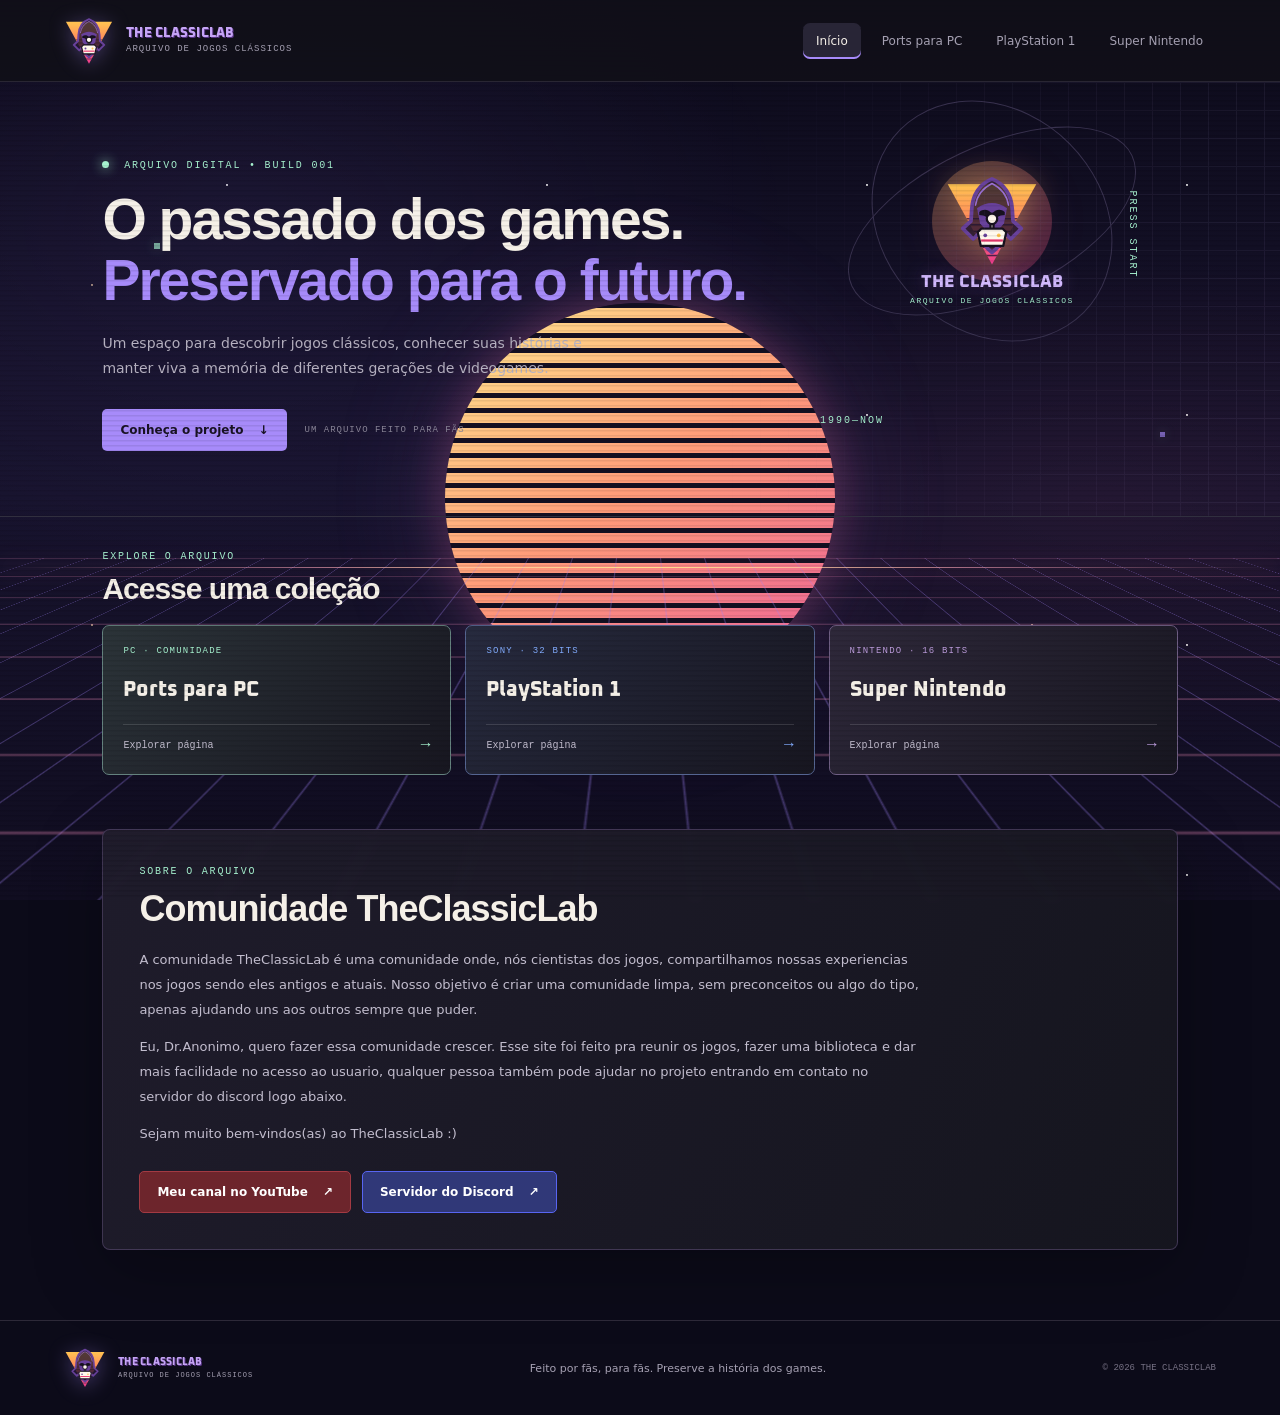
==== index.html @ 77cb47ea "Publica The ClassicLab" ====
<!doctype html>
<html lang="pt-BR">
<head>
  <meta charset="utf-8">
  <meta name="viewport" content="width=device-width, initial-scale=1">
  <meta name="theme-color" content="#111018">
  <meta name="description" content="The ClassicLab é um arquivo digital dedicado a jogos clássicos, suas histórias e a memória dos videogames.">
  <title>The ClassicLab — Início</title>
  <link rel="preconnect" href="https://fonts.googleapis.com">
  <link rel="preconnect" href="https://fonts.gstatic.com" crossorigin>
  <link href="https://fonts.googleapis.com/css2?family=Oxanium:wght@700;800&display=swap" rel="stylesheet">
  <link rel="icon" href="assets/classiclab-mark.svg" type="image/svg+xml">
  <link rel="stylesheet" href="styles.css">
  <script src="app.js" defer></script>
</head>
<body data-page="home">
  <div class="scanlines" aria-hidden="true"></div>
  <div class="retro-backdrop" aria-hidden="true">
    <div class="retro-sun"></div>
    <div class="retro-horizon"></div>
    <div class="retro-floor"></div>
    <i class="retro-pixel retro-pixel-one"></i>
    <i class="retro-pixel retro-pixel-two"></i>
    <i class="retro-pixel retro-pixel-three"></i>
  </div>
  <header class="site-header">
    <a class="brand" href="index.html" aria-label="The ClassicLab início">
      <img class="brand-mark" src="assets/classiclab-mark.svg" alt="" aria-hidden="true">
      <span class="brand-copy"><strong>The ClassicLab</strong><small>ARQUIVO DE JOGOS CLÁSSICOS</small></span>
    </a>
    <nav class="main-nav" aria-label="Navegação principal">
      <a class="nav-link active" href="index.html" aria-current="page">Início</a>
      <a class="nav-link" href="ports.html">Ports para PC</a>
      <a class="nav-link" href="ps1.html">PlayStation 1</a>
      <a class="nav-link" href="snes.html">Super Nintendo</a>
    </nav>
  </header>

  <main>
    <section class="hero">
      <div class="hero-content">
        <p class="eyebrow"><span class="status-dot"></span> ARQUIVO DIGITAL • BUILD 001</p>
        <h1>O passado dos games.<br><span>Preservado para o futuro.</span></h1>
        <p class="hero-description">Um espaço para descobrir jogos clássicos, conhecer suas histórias e manter viva a memória de diferentes gerações de videogames.</p>
        <div class="hero-actions">
          <a class="button button-primary" href="#about">Conheça o projeto <span aria-hidden="true">↓</span></a>
          <span class="hero-note">UM ARQUIVO FEITO PARA FÃS</span>
        </div>
      </div>
      <div class="hero-art" aria-label="Logo The ClassicLab em estilo retrô">
        <div class="orbit orbit-one"></div><div class="orbit orbit-two"></div>
        <div class="pixel-sun"></div>
        <div class="hero-brand-lockup">
          <img class="hero-brand-mark" src="assets/classiclab-mark.svg" alt="" aria-hidden="true">
          <span class="hero-brand-name">The ClassicLab</span>
          <span class="hero-brand-caption">ARQUIVO DE JOGOS CLÁSSICOS</span>
        </div>
        <span class="art-label label-a">PRESS START</span><span class="art-label label-b">1990—NOW</span>
      </div>
      <div class="hero-grid" aria-hidden="true"></div>
    </section>

    <section class="page-shortcuts" aria-labelledby="shortcuts-title">
      <div class="shortcuts-heading">
        <p class="eyebrow">EXPLORE O ARQUIVO</p>
        <h2 id="shortcuts-title">Acesse uma coleção</h2>
      </div>
      <nav class="shortcut-grid" aria-label="Atalhos para as páginas do arquivo">
        <a class="page-shortcut shortcut-ports" href="ports.html">
          <span class="shortcut-label">PC · COMUNIDADE</span>
          <strong>Ports para PC</strong>
          <span class="shortcut-action">Explorar página <span aria-hidden="true">→</span></span>
        </a>
        <a class="page-shortcut shortcut-ps1" href="ps1.html">
          <span class="shortcut-label">SONY · 32 BITS</span>
          <strong>PlayStation 1</strong>
          <span class="shortcut-action">Explorar página <span aria-hidden="true">→</span></span>
        </a>
        <a class="page-shortcut shortcut-snes" href="snes.html">
          <span class="shortcut-label">NINTENDO · 16 BITS</span>
          <strong>Super Nintendo</strong>
          <span class="shortcut-action">Explorar página <span aria-hidden="true">→</span></span>
        </a>
      </nav>
    </section>

    <section class="about-social" id="about" aria-labelledby="about-title">
      <p class="eyebrow">SOBRE O ARQUIVO</p>
      <h2 id="about-title">Comunidade TheClassicLab</h2>
      <div class="about-copy">
        <p>A comunidade TheClassicLab é uma comunidade onde, nós cientistas dos jogos, compartilhamos nossas experiencias nos jogos sendo eles antigos e atuais. Nosso objetivo é criar uma comunidade limpa, sem preconceitos ou algo do tipo, apenas ajudando uns aos outros sempre que puder.</p>
        <p>Eu, Dr.Anonimo, quero fazer essa comunidade crescer. Esse site foi feito pra reunir os jogos, fazer uma biblioteca e dar mais facilidade no acesso ao usuario, qualquer pessoa também pode ajudar no projeto entrando em contato no servidor do discord logo abaixo.</p>
        <p>Sejam muito bem-vindos(as) ao TheClassicLab :)</p>
      </div>
      <div class="social-buttons" aria-label="Redes sociais do The ClassicLab">
        <a class="button social-youtube" href="https://youtube.com/@dra-ofc?si=SvgC-9Pvghz0CSit" target="_blank" rel="noopener noreferrer">Meu canal no YouTube <span aria-hidden="true">↗</span></a>
        <a class="button social-discord" href="https://discord.gg/vJ6Pe4qcJW" target="_blank" rel="noopener noreferrer">Servidor do Discord <span aria-hidden="true">↗</span></a>
      </div>
    </section>
  </main>

  <footer class="site-footer">
    <a class="brand footer-brand" href="index.html"><img class="brand-mark" src="assets/classiclab-mark.svg" alt="" aria-hidden="true"><span class="brand-copy"><strong>The ClassicLab</strong><small>ARQUIVO DE JOGOS CLÁSSICOS</small></span></a>
    <p>Feito por fãs, para fãs. Preserve a história dos games.</p>
    <span>© <span id="year"></span> THE CLASSICLAB</span>
  </footer>

</body>
</html>
---- styles.css ----
:root {
  --bg: #111018; --panel: #191722; --panel2: #201e2b; --line: #343142;
  --text: #f5f0e8; --muted: #a5a0b2; --purple: #a78bfa; --mint: #a7f3d0;
  --orange: #ffb86b; --display: "Arial Black", "Trebuchet MS", sans-serif;
  --brand-display: "Oxanium", "Arial Black", "Franklin Gothic Heavy", sans-serif;
  --mono: "Courier New", monospace;
}
* { box-sizing: border-box; }
html { scroll-behavior: smooth; }
body { margin: 0; background: var(--bg); color: var(--text); font-family: Inter, ui-sans-serif, system-ui, -apple-system, sans-serif; }
body[data-page="home"] { background: #0c0b19; }
body[data-page="home"] > main, body[data-page="home"] > .site-footer { position: relative; z-index: 1; }
body[data-page="ps1"] {
  --bg: #080d18; --panel: #101828; --panel2: #172238; --line: #263958;
  --text: #f2f6ff; --muted: #a5b3ca; --purple: #79a9ff; --mint: #7fe1a2;
  --orange: #ffd66f; background: #080d18;
}
body[data-page="snes"] {
  --bg: #100d18; --panel: #1a1623; --panel2: #252033; --line: #393149;
  --text: #f6f2fa; --muted: #aea9ba; --purple: #ad8ccf; --mint: #a7f3d0;
  --orange: #ffcf67; background: #100d18;
}
body[data-page="snes"] > main, body[data-page="snes"] > .site-footer { position: relative; z-index: 1; }
body[data-page="snes"] .site-header { background: rgba(16,13,24,.94); border-bottom-color: #393149; }
body[data-page="snes"] .brand-mark { filter: drop-shadow(0 3px 12px #9272b688); }
body[data-page="snes"] .brand-copy strong { color: #e8e0f2; text-shadow: 1px 1px 0 #4d3d67; }
body[data-page="snes"] .nav-link:hover, body[data-page="snes"] .nav-link.active { background: #282337; }
body[data-page="snes"] .hero { border-bottom-color: #393149; background: linear-gradient(110deg,#151220cc,#24203333); }
body[data-page="snes"] .eyebrow, body[data-page="snes"] .status-dot, body[data-page="snes"] .art-label { color: #c2a6e2; }
body[data-page="snes"] .status-dot { background: #a7f3d0; box-shadow: 0 0 12px #a7f3d0; }
body[data-page="snes"] h1 span { color: #bd9ddd; }
body[data-page="snes"] .button-primary { background: #c2a6e2; color: #20162e; }
body[data-page="snes"] .button-primary:hover { background: #dfc8f5; }
body[data-page="snes"] .hero-grid { background-image: linear-gradient(#9d8ab744 1px,transparent 1px),linear-gradient(90deg,#9d8ab744 1px,transparent 1px); }
body[data-page="snes"] .retro-backdrop { background: radial-gradient(ellipse at 50% 46%,#272136 0%,#16131f 43%,#0c0a11 100%); }
body[data-page="snes"] .retro-backdrop::before { opacity: .48; }
body[data-page="snes"] .retro-backdrop::after { opacity: .8; background: radial-gradient(ellipse at 22% 35%,#7f64ae2e,transparent 38%),radial-gradient(ellipse at 80% 40%,#bf465220,transparent 34%),radial-gradient(ellipse at 53% 72%,#3f956e18,transparent 42%); }
body[data-page="snes"] .retro-sun { bottom: 19%; width: min(46vw,470px); aspect-ratio: 1; border: 1px solid #b8a0d02b; background: radial-gradient(circle,#47365f26 0 31%,#34284620 32% 55%,transparent 70%); box-shadow: 0 0 55px #8066a825,0 0 150px #49396d20; }
body[data-page="snes"] .retro-sun::before { content: "16 BIT • 1990"; position: absolute; left: 50%; top: 50%; transform: translate(-50%,-50%); white-space: nowrap; color: #e9e0f1; opacity: .2; font: 800 29px/1 var(--brand-display); letter-spacing: .13em; text-shadow: 0 0 28px #b49bd3; }
body[data-page="snes"] .retro-sun::after { content: ""; position: absolute; left: 50%; top: 69%; width: 145px; height: 3px; transform: translateX(-50%); border-radius: 4px; background: linear-gradient(90deg,#4777d1 0 25%,#dd5265 25% 50%,#51b87a 50% 75%,#e5bc46 75%); box-shadow: 0 0 18px #b49bd366; }
body[data-page="snes"] .retro-horizon { background: linear-gradient(90deg,transparent,#8b70b888 25%,#c3a5df 50%,#8b70b888 75%,transparent); box-shadow: 0 0 22px #8b70b866; }
body[data-page="snes"] .retro-floor { background-image: linear-gradient(#8068a455 1px,transparent 1px),linear-gradient(90deg,#70609055 1px,transparent 1px); }
body[data-page="snes"] .retro-pixel-one { background: #dd5265; box-shadow: 0 0 13px #dd526577; }
body[data-page="snes"] .retro-pixel-two { background: #51b87a; }
body[data-page="snes"] .retro-pixel-three { background: #4777d1; }
body[data-page="snes"] .site-footer { border-top-color: #393149; }
body[data-page="snes"] .snes-collection-note { overflow: hidden; border-color: #494056; background: linear-gradient(120deg,#211c2bf5,#15121df2); box-shadow: 0 20px 70px #0007,0 0 36px #8c73ad18; }
body[data-page="snes"] .snes-collection-note::before { content: ""; position: absolute; top: 0; left: 0; right: 0; height: 3px; background: linear-gradient(90deg,#4777d1 0 25%,#dd5265 25% 50%,#51b87a 50% 75%,#e5bc46 75%); }
body[data-page="snes"] .snes-collection-note .download-button { background: #1c1826; border-color: #494056; }
body[data-page="snes"] .snes-collection-note .download-button.emulator-download { background: #211c2d; border-color: #66547f; }
body[data-page="snes"] .snes-collection-note .download-button.game-download { background: #24202c; border-color: #6e5e7c; }
body[data-page="snes"] .snes-collection-note .download-button:hover { border-color: #c2a6e2; }
.snes-collection-note { position: relative; z-index: 1; }
body[data-page="snes"] .snes-console-art { right: 7%; width: min(38vw,440px); height: 320px; }
body[data-page="snes"] .snes-logo-backdrop { position: absolute; z-index: 1; top: -32px; left: 50%; display: block; width: min(32vw,245px); height: auto; transform: translateX(-50%); filter: drop-shadow(0 0 17px #ad8ccf77); }
.snes-console-photo { position: absolute; z-index: 2; inset: 42px 0 0; display: block; width: 100%; height: 250px; object-fit: contain; filter: drop-shadow(0 18px 22px #000b) drop-shadow(0 0 25px #8d76aa55); }
.snes-image-credit { position: absolute; z-index: 3; right: 7px; bottom: 0; color: #b3acbe; font: 7px var(--mono); letter-spacing: .6px; opacity: .85; }
.snes-image-credit:hover { color: #a7f3d0; }
body[data-page="ps1"] > main, body[data-page="ps1"] > .site-footer { position: relative; z-index: 1; }
.ps1-collection-note { position: relative; z-index: 1; }
body[data-page="ps1"] .site-header { background: rgba(7,12,24,.94); border-bottom-color: #22314d; }
body[data-page="ps1"] .brand-mark { filter: drop-shadow(0 3px 12px #5289ed88); }
body[data-page="ps1"] .brand-copy strong { color: #dce8ff; text-shadow: 1px 1px 0 #294c83; }
body[data-page="ps1"] .nav-link:hover, body[data-page="ps1"] .nav-link.active { background: #17233b; }
body[data-page="ps1"] .hero { border-bottom-color: #263958; background: linear-gradient(110deg,#091020bb,#0d17322b); }
body[data-page="ps1"] .eyebrow, body[data-page="ps1"] .status-dot, body[data-page="ps1"] .art-label { color: #91b8ff; }
body[data-page="ps1"] .status-dot { background: #7fe1a2; box-shadow: 0 0 12px #7fe1a2; }
body[data-page="ps1"] h1 span { color: #83adff; }
body[data-page="ps1"] .button-primary { background: #83adff; color: #091326; }
body[data-page="ps1"] .button-primary:hover { background: #b4ceff; }
body[data-page="ps1"] .hero-grid { background-image: linear-gradient(#6b8cc455 1px,transparent 1px),linear-gradient(90deg,#6b8cc455 1px,transparent 1px); }
body[data-page="ps1"] .ps1-logo-backdrop {
  position: absolute; z-index: 1; top: -58px; left: 50%; display: block;
  width: min(24vw,120px); height: auto; object-fit: contain;
  transform: translateX(-50%); opacity: .98;
  filter: drop-shadow(0 0 20px #4b81d966);
}
body[data-page="ps1"] .ps1-console-photo { filter: drop-shadow(0 18px 22px #000b) drop-shadow(0 0 25px #5788e655); }
body[data-page="ps1"] .ps1-image-credit { color: #a5b3ca; }
body[data-page="ps1"] .ps1-image-credit:hover { color: #7fe1a2; }
body[data-page="ps1"] .ps1-collection-note {
  overflow: hidden; border-color: #31466a;
  background: linear-gradient(120deg,#101d33f5,#0d1424f2);
  box-shadow: 0 20px 70px #0007, 0 0 36px #31599a18;
}
body[data-page="ps1"] .ps1-collection-note::before {
  content: ""; position: absolute; top: 0; left: 0; right: 0; height: 3px;
  background: linear-gradient(90deg,#ed334b 0 25%,#ffd447 25% 50%,#65ca83 50% 75%,#4387df 75%);
}
body[data-page="ps1"] .ps1-collection-note .download-button { background: #101c30; border-color: #344b70; }
body[data-page="ps1"] .ps1-collection-note .download-button.emulator-download { background: #12213b; border-color: #5276b2; }
body[data-page="ps1"] .ps1-collection-note .download-button.bios-download { background: #122922; border-color: #397354; }
body[data-page="ps1"] .ps1-collection-note .download-button.game-download { background: #2b1c28; border-color: #8b4655; }
body[data-page="ps1"] .ps1-collection-note .download-button:hover { border-color: #9fc0ff; }
body[data-page="ps1"] .site-footer { border-top-color: #263958; }
body[data-page="ps1"] .ps1-console-art { right: 7%; width: min(38vw,440px); height: 320px; }
.ps1-console-photo { position: absolute; z-index: 2; inset: 35px 0 0; display: block; width: 100%; height: 240px; object-fit: contain; filter: drop-shadow(0 18px 22px #0009) drop-shadow(0 0 20px #ffb86b44); }
.ps1-image-credit { position: absolute; z-index: 3; right: 7px; bottom: 0; color: #b8b3c3; font: 7px var(--mono); letter-spacing: .6px; opacity: .8; }
.ps1-image-credit:hover { color: var(--mint); }
body[data-page="ps1"] .toolbar { grid-template-columns: minmax(210px,1fr) minmax(130px,175px); }
.retro-backdrop { position: fixed; inset: 0; z-index: 0; overflow: hidden; pointer-events: none; background: linear-gradient(180deg,#0d0b1b 0%,#17132d 55%,#100d20 100%); }
.retro-backdrop::before { content: ""; position: absolute; inset: -10%; opacity: .75; background-image: radial-gradient(2px 2px at 35px 45px,#fff 45%,transparent 55%),radial-gradient(1px 1px at 120px 95px,#d8ccff 45%,transparent 55%),radial-gradient(1.5px 1.5px at 220px 35px,#ffd8ae 45%,transparent 55%),radial-gradient(1px 1px at 285px 160px,#fff 45%,transparent 55%); background-size: 320px 230px, 390px 280px, 470px 340px, 540px 390px; animation: retro-stars-drift 100s linear infinite; }
.retro-backdrop::after { content: ""; position: absolute; inset: 0; opacity: .5; background: radial-gradient(ellipse at 18% 25%,#7358bd38,transparent 38%),radial-gradient(ellipse at 86% 56%,#e85e8c20,transparent 36%); animation: retro-glow 9s ease-in-out infinite alternate; }
.retro-sun { position: absolute; z-index: 1; left: 50%; bottom: 23%; width: min(42vw,390px); aspect-ratio: 1; border-radius: 50%; transform: translateX(-50%); background: repeating-linear-gradient(180deg,#141022 0 5px,transparent 5px 15px),linear-gradient(145deg,#ffe18b 5%,#ff9b79 48%,#eb5e9a 100%); box-shadow: 0 0 45px #f875a344,0 0 120px #a96ad233; animation: retro-sun-breathe 11s ease-in-out infinite alternate; }
.retro-horizon { position: absolute; z-index: 3; top: 63%; left: 0; width: 100%; height: 1px; background: linear-gradient(90deg,transparent,#ffa6bb99 25%,#ffe18b 50%,#ffa6bb99 75%,transparent); box-shadow: 0 0 22px #f67ba5aa; }
.retro-floor { position: absolute; z-index: 2; top: 62%; left: -55%; width: 210%; height: 85%; transform: perspective(360px) rotateX(61deg); transform-origin: center top; background-image: linear-gradient(#db7eab66 1px,transparent 1px),linear-gradient(90deg,#9f83fa55 1px,transparent 1px); background-size: 44px 34px; mask-image: linear-gradient(#000 0%,#000 68%,transparent 100%); animation: retro-floor-scroll 5s linear infinite; }
.retro-pixel { position: absolute; z-index: 4; width: 6px; height: 6px; background: var(--mint); box-shadow: 0 0 13px #a7f3d077; opacity: .65; animation: retro-pixel-float 7s ease-in-out infinite alternate; }
.retro-pixel-one { top: 27%; left: 12%; }
.retro-pixel-two { top: 71%; right: 17%; width: 4px; height: 4px; background: var(--orange); animation-delay: -2s; }
.retro-pixel-three { top: 48%; right: 9%; width: 5px; height: 5px; background: var(--purple); animation-delay: -4s; }
body[data-page="ps1"] .retro-backdrop { background: radial-gradient(ellipse at 50% 46%,#16294b 0%,#0b1427 43%,#070b14 100%); }
body[data-page="ps1"] .retro-backdrop::before { opacity: .48; }
body[data-page="ps1"] .retro-backdrop::after {
  opacity: .8;
  background: radial-gradient(ellipse at 22% 35%,#2769c82e,transparent 38%),radial-gradient(ellipse at 80% 40%,#c9385220,transparent 34%),radial-gradient(ellipse at 53% 72%,#43b97518,transparent 42%);
}
body[data-page="ps1"] .retro-sun {
  bottom: 19%; width: min(46vw,470px); aspect-ratio: 1;
  border: 1px solid #86aaff2b;
  background: radial-gradient(circle,#294b8626 0 31%,#1b376b20 32% 55%,transparent 70%);
  box-shadow: 0 0 55px #4c82df25,0 0 150px #3265ba20;
}
body[data-page="ps1"] .retro-sun::before {
  content: "△ ○ × □"; position: absolute; left: 50%; top: 50%;
  transform: translate(-50%,-50%); white-space: nowrap;
  color: #e0e9ff; opacity: .19; font: 46px/1 var(--mono); letter-spacing: .13em;
  text-shadow: 0 0 28px #77a3ff;
}
body[data-page="ps1"] .retro-sun::after {
  content: ""; position: absolute; left: 50%; top: 69%; width: 145px; height: 3px;
  transform: translateX(-50%); border-radius: 4px;
  background: linear-gradient(90deg,#ed334b 0 25%,#ffd447 25% 50%,#65ca83 50% 75%,#4387df 75%);
  box-shadow: 0 0 18px #82aaff66;
}
body[data-page="ps1"] .retro-horizon { background: linear-gradient(90deg,transparent,#4387df88 25%,#9cbaff 50%,#4387df88 75%,transparent); box-shadow: 0 0 22px #4387df66; }
body[data-page="ps1"] .retro-floor { background-image: linear-gradient(#638edc55 1px,transparent 1px),linear-gradient(90deg,#5f83c455 1px,transparent 1px); }
body[data-page="ps1"] .retro-pixel-one { background: #ed5267; box-shadow: 0 0 13px #ed526777; }
body[data-page="ps1"] .retro-pixel-two { background: #65ca83; }
body[data-page="ps1"] .retro-pixel-three { background: #4387df; }
@keyframes retro-stars-drift { from { background-position: 0 0,0 0,0 0,0 0; } to { background-position: 0 690px,0 480px,0 830px,0 560px; } }
@keyframes retro-floor-scroll { from { background-position: 0 0,0 0; } to { background-position: 0 34px,44px 0; } }
@keyframes retro-glow { from { opacity: .35; } to { opacity: .75; } }
@keyframes retro-sun-breathe { from { filter: brightness(.92); transform: translateX(-50%) scale(.98); } to { filter: brightness(1.08); transform: translateX(-50%) scale(1.02); } }
@keyframes retro-pixel-float { from { transform: translate3d(0,0,0); opacity: .35; } to { transform: translate3d(0,-16px,0); opacity: .85; } }
@media (max-width: 720px) { .retro-sun { width: min(68vw,290px); bottom: 19%; } .retro-horizon { top: 67%; } .retro-floor { top: 66%; } }
@media (prefers-reduced-motion: reduce) { .retro-backdrop::before, .retro-backdrop::after, .retro-sun, .retro-floor, .retro-pixel { animation: none; } }
button, input, select { font: inherit; }
button, a, select { -webkit-tap-highlight-color: transparent; }
a { color: inherit; text-decoration: none; }
button { cursor: pointer; }
.scanlines { position: fixed; inset: 0; z-index: 10; pointer-events: none; opacity: .08; background: repeating-linear-gradient(0deg, transparent 0 3px, #000 4px 5px); }
.site-header { min-height: 82px; padding: 0 clamp(20px, 5vw, 76px); display: flex; align-items: center; justify-content: space-between; gap: 24px; border-bottom: 1px solid #292633; background: rgba(17,16,24,.92); position: relative; z-index: 12; }
.brand { display: inline-flex; align-items: center; gap: 12px; flex-shrink: 0; }
.brand-mark { display: block; width: 50px; height: 50px; flex: 0 0 auto; filter: drop-shadow(0 3px 10px #a78bfa55); }
.brand-copy { display: flex; flex-direction: column; gap: 4px; }
.brand-copy strong { color: #c5a4f5; font: 800 13px/1 var(--brand-display); letter-spacing: .25px; text-transform: uppercase; text-shadow: 1px 1px 0 #53317f; white-space: nowrap; }
.brand-copy small { font: 9px var(--mono); color: var(--muted); letter-spacing: 1px; }
.main-nav { display: flex; align-items: center; gap: 8px; }
.nav-link { border: 0; background: transparent; color: var(--muted); font-size: 12px; padding: 11px 13px; border-radius: 7px; transition: .2s; }
.nav-link:hover, .nav-link.active { color: var(--text); background: #282536; }
.nav-link.active { box-shadow: inset 0 -2px var(--purple); }
.hero { min-height: 435px; padding: 68px clamp(20px, 8vw, 120px) 55px; position: relative; display: flex; align-items: center; overflow: hidden; border-bottom: 1px solid var(--line); }
.hero-content { position: relative; z-index: 2; max-width: 650px; }
.eyebrow { color: var(--mint); font: 10px var(--mono); letter-spacing: 1.8px; margin: 0 0 18px; }
.status-dot { display: inline-block; width: 7px; height: 7px; border-radius: 50%; background: var(--mint); margin-right: 7px; box-shadow: 0 0 12px var(--mint); }
h1, h2, h3, p { margin-top: 0; }
h1 { font: 900 clamp(32px, 4.7vw, 57px)/1.08 var(--display); letter-spacing: -2px; margin-bottom: 19px; }
h1 span { color: var(--purple); }
.hero-description { max-width: 510px; color: #b8b3c3; font-size: 14px; line-height: 1.8; }
.hero-actions { display: flex; align-items: center; gap: 18px; margin-top: 28px; flex-wrap: wrap; }
.button { border: 1px solid transparent; display: inline-flex; justify-content: center; align-items: center; gap: 15px; padding: 13px 17px; border-radius: 5px; font-size: 12px; font-weight: 750; transition: transform .2s, background .2s; }
.button:hover { transform: translateY(-2px); }
.button-primary { background: var(--purple); color: #191324; }
.button-primary:hover { background: #c4b5fd; }
.button-secondary { background: #252331; border-color: #454052; color: var(--text); }
.button-secondary:hover { background: #322e42; }
.hero-note { font: 9px var(--mono); color: #8c879a; letter-spacing: 1px; }
.hero-art { position: absolute; right: 10%; top: 50%; transform: translateY(-50%); width: 320px; height: 280px; }
.orbit { position: absolute; border: 1px solid #39324f; border-radius: 50%; transform: rotate(-25deg); }
.orbit-one { width: 310px; height: 150px; top: -13px; left: 5px; }
.orbit-two { width: 260px; height: 220px; top: -48px; left: 30px; transform: rotate(45deg); }
.pixel-sun { position: absolute; width: 120px; height: 120px; border-radius: 50%; top: 2px; left: 100px; opacity: .28; background: linear-gradient(135deg, #ffb86b, #ff4f91); box-shadow: 0 0 50px #ff7b9c36; }
.hero-brand-lockup { position: absolute; z-index: 2; top: 14px; left: 50%; display: flex; width: 280px; flex-direction: column; align-items: center; justify-content: flex-start; gap: 5px; padding: 0; transform: translateX(-50%); }
.hero-brand-mark { width: 96px; height: 96px; filter: drop-shadow(0 0 16px #ffb86b70); }
.hero-brand-name { color: #d3baff; font: 800 17px/1 var(--brand-display); letter-spacing: .35px; text-transform: uppercase; text-shadow: 0 0 18px #9b70d577; white-space: nowrap; }
.hero-brand-caption { color: var(--mint); font: 8px var(--mono); letter-spacing: 1.5px; }
.art-label { position: absolute; font: 10px var(--mono); color: var(--mint); letter-spacing: 2px; }
.label-a { right: -24px; top: 70px; transform: rotate(90deg); }
.label-b { left: -12px; bottom: 13px; }
.hero-grid { position: absolute; right: 0; top: 0; width: 45%; height: 100%; opacity: .14; background-image: linear-gradient(#746a94 1px,transparent 1px),linear-gradient(90deg,#746a94 1px,transparent 1px); background-size: 28px 28px; mask-image: linear-gradient(90deg,transparent,#000); }
.stats-row { padding: 24px clamp(20px, 8vw, 120px); display: grid; grid-template-columns: repeat(4, 1fr); border-bottom: 1px solid var(--line); background: #15141d; }
.stats-row div { display: flex; flex-direction: column; gap: 7px; padding-left: 24px; border-left: 1px solid #383344; }
.stats-row strong { font: 24px var(--mono); color: var(--purple); }
.stats-row span { color: var(--muted); font: 9px var(--mono); letter-spacing: 1px; }
.library-section { padding: 68px clamp(20px, 8vw, 120px) 76px; }
.section-heading { display: flex; align-items: end; justify-content: space-between; gap: 20px; margin-bottom: 30px; }
.section-heading .eyebrow { margin-bottom: 10px; }
h2 { font: 800 clamp(26px, 3vw, 36px)/1.2 var(--display); letter-spacing: -1px; margin-bottom: 0; }
.section-heading h2 span { color: var(--purple); }
.section-aside { color: var(--muted); font-size: 12px; line-height: 1.7; margin: 0 0 3px; text-align: right; }
.toolbar { display: grid; grid-template-columns: minmax(210px, 1fr) repeat(3, minmax(130px, 175px)); gap: 10px; }
.search-box { display: flex; align-items: center; gap: 10px; min-width: 0; border: 1px solid #3b374b; background: #1a1923; padding: 0 13px; border-radius: 5px; color: var(--purple); }
.search-box > span { font-size: 25px; line-height: 1; }
.search-box input { width: 100%; min-width: 0; color: var(--text); background: transparent; border: 0; outline: 0; padding: 13px 0; font-size: 12px; }
.search-box input::placeholder { color: #777285; }
kbd { border: 1px solid #4b465c; color: #928ba4; padding: 2px 6px; border-radius: 3px; font: 11px var(--mono); }
.filter-label { display: flex; align-items: center; gap: 8px; border: 1px solid #3b374b; border-radius: 5px; background: #1a1923; padding: 0 10px; color: #898397; font: 9px var(--mono); letter-spacing: .5px; }
.filter-label select { width: 100%; min-width: 0; color: var(--text); background: transparent; border: 0; outline: 0; padding: 13px 0; font: 11px system-ui; }
.filter-label option { background: var(--panel); }
.results-bar { display: flex; justify-content: space-between; align-items: center; padding: 23px 0 14px; color: var(--muted); font: 10px var(--mono); letter-spacing: .6px; }
.text-button { border: 0; background: transparent; color: var(--purple); font: 10px var(--mono); }
.game-grid { display: grid; grid-template-columns: repeat(4, minmax(0,1fr)); gap: 18px; }
.game-card { display: block; color: var(--text); text-decoration: none; background: var(--panel); border: 1px solid #302c3c; border-radius: 7px; overflow: hidden; transition: transform .2s, border-color .2s; min-width: 0; }
.game-card:hover { transform: translateY(-4px); border-color: #7564a7; }
.game-card.is-unavailable { background: #17151d; border-color: #282530; }
.game-card.is-unavailable .card-body { background: #17151d; }
.game-card.is-unavailable .card-body h3 { color: #aaa5b2; }
.game-card.is-unavailable .card-body p { color: #777282; }
.card-art { height: 155px; position: relative; display: grid; place-items: center; overflow: hidden; background: linear-gradient(135deg, var(--card-a,#40315d), var(--card-b,#1e243b)); }
.card-art:before { content: ""; position: absolute; inset: 0; opacity: .25; background-image: linear-gradient(45deg, #fff 1px,transparent 1px),linear-gradient(-45deg, #fff 1px,transparent 1px); background-size: 18px 18px; }
.card-art:after { content: ""; position: absolute; width: 145px; height: 145px; border: 1px solid #ffffff30; border-radius: 50%; }
.game-card.is-unavailable .card-art:after { inset: 0; width: auto; height: auto; border: 0; border-radius: 0; background: #09080d99; z-index: 2; }
.game-card.is-unavailable .card-art.has-cover .card-cover { filter: grayscale(.72) brightness(.55); }
.card-symbol { position: relative; z-index: 3; font: 900 54px var(--mono); color: #fff; text-shadow: 4px 4px 0 #0005; }
.card-platform { position: absolute; top: 10px; left: 10px; z-index: 4; padding: 5px 7px; border-radius: 3px; color: #f5f0e8; background: #111018b8; font: 9px var(--mono); }
.card-kind { position: absolute; right: 10px; top: 10px; z-index: 4; padding: 5px 7px; background: var(--mint); color: #14251f; font: 9px var(--mono); border-radius: 3px; }
.card-body { padding: 15px; }
.card-meta { color: var(--purple); font: 9px var(--mono); letter-spacing: 1px; margin-bottom: 8px; }
.card-body h3 { font-size: 16px; letter-spacing: -.4px; margin-bottom: 8px; line-height: 1.3; }
.card-body p { min-height: 50px; color: var(--muted); font-size: 11px; line-height: 1.6; margin-bottom: 13px; }
.card-bottom { display: flex; align-items: center; justify-content: space-between; gap: 8px; padding-top: 12px; border-top: 1px solid #34303f; }
.card-bottom span { color: #8f899f; font: 9px var(--mono); }
.availability-badge { padding: 4px 6px; border: 1px solid transparent; border-radius: 3px; font: 8px var(--mono); letter-spacing: .3px; white-space: nowrap; }
.availability-badge.is-available { color: #a9e6c9; background: #1c342c; border-color: #335545; }
.availability-badge.is-unavailable { color: #e5c1bc; background: #382725; border-color: #67413c; }
.card-open { border: 0; color: var(--mint); background: transparent; font: 10px var(--mono); padding: 5px 0 5px 5px; }
.empty-state { text-align: center; padding: 60px 20px; border: 1px dashed #454052; border-radius: 7px; }
.empty-state > span { color: var(--purple); font-size: 32px; }
.empty-state h3 { margin: 12px 0 6px; }
.empty-state p { color: var(--muted); font-size: 12px; }
.submission-banner { margin: 0 clamp(20px, 8vw, 120px) 70px; padding: 28px; display: flex; align-items: center; gap: 20px; border: 1px solid #3a354c; border-radius: 8px; background: linear-gradient(110deg,#201d2c,#171720); }
.submission-icon { width: 48px; height: 48px; display: grid; place-items: center; flex-shrink: 0; background: #332b4a; color: var(--purple); font-size: 29px; border-radius: 6px; }
.submission-banner > div:nth-child(2) { flex: 1; }
.submission-banner .eyebrow { margin-bottom: 8px; font-size: 9px; }
.submission-banner h2 { font-size: 19px; margin-bottom: 7px; }
.submission-banner p:not(.eyebrow) { color: var(--muted); font-size: 11px; margin-bottom: 0; }
.about-social { margin: 54px clamp(20px, 8vw, 120px) 70px; padding: 36px; border: 1px solid #62527d88; border-radius: 8px; background: linear-gradient(115deg,#201d2cf2,#171720ed); box-shadow: 0 20px 70px #0004; backdrop-filter: blur(4px); }
.page-shortcuts { margin: 34px clamp(20px, 8vw, 120px) 0; }
.shortcuts-heading { margin-bottom: 18px; }
.shortcuts-heading .eyebrow { margin-bottom: 9px; }
.shortcuts-heading h2 { font-size: clamp(22px, 2.5vw, 30px); }
.shortcut-grid { display: grid; grid-template-columns: repeat(3, minmax(0, 1fr)); gap: 14px; }
.page-shortcut { --shortcut-accent: var(--purple); min-height: 150px; display: flex; flex-direction: column; align-items: flex-start; justify-content: space-between; gap: 18px; padding: 20px; border: 1px solid color-mix(in srgb, var(--shortcut-accent) 42%, #343142); border-radius: 7px; background: linear-gradient(135deg, color-mix(in srgb, var(--shortcut-accent) 13%, #191722), #171620); transition: transform .2s, border-color .2s, background .2s; }
.page-shortcut:hover { transform: translateY(-3px); border-color: var(--shortcut-accent); background: linear-gradient(135deg, color-mix(in srgb, var(--shortcut-accent) 20%, #191722), #171620); }
.page-shortcut:focus-visible { outline: 2px solid var(--shortcut-accent); outline-offset: 3px; }
.shortcut-ports { --shortcut-accent: #a7f3d0; }
.shortcut-ps1 { --shortcut-accent: #83adff; }
.shortcut-snes { --shortcut-accent: #bd9ddd; }
.shortcut-label { color: var(--shortcut-accent); font: 9px var(--mono); letter-spacing: 1.2px; }
.page-shortcut strong { font: 800 clamp(16px, 1.8vw, 21px)/1.25 var(--brand-display); }
.shortcut-action { display: flex; width: 100%; justify-content: space-between; align-items: center; padding-top: 11px; border-top: 1px solid #ffffff20; color: #c2bdce; font: 10px var(--mono); }
.shortcut-action span { color: var(--shortcut-accent); font-size: 16px; }
.about-social .eyebrow { margin-bottom: 10px; }
.about-social h2 { max-width: 650px; margin-bottom: 12px; }
.about-copy { max-width: 780px; margin: 18px 0 24px; }
.about-copy p { color: #c2bdce; font-size: 13px; line-height: 1.9; margin-bottom: 13px; }
.about-copy p:last-child { margin-bottom: 0; }
.social-buttons { display: flex; flex-wrap: wrap; gap: 11px; }
.social-youtube { background: #6d252c; border-color: #a33a43; color: #fff; }
.social-youtube:hover { background: #873039; }
.social-discord { background: #303878; border-color: #5865f2; color: #fff; }
.social-discord:hover { background: #414ca0; }
code { color: var(--mint); font: 11px var(--mono); }
.site-footer { border-top: 1px solid #2d2938; padding: 26px clamp(20px, 5vw, 76px); display: flex; justify-content: space-between; align-items: center; gap: 18px; }
.footer-brand .brand-mark { width: 42px; height: 42px; }
.footer-brand .brand-copy strong { font-size: 10px; }
.footer-brand .brand-copy small { font-size: 7px; }
.site-footer > p { color: var(--muted); font-size: 11px; margin: 0; }
.site-footer > span { color: #777285; font: 9px var(--mono); white-space: nowrap; }
.details-dialog { width: min(680px, calc(100% - 28px)); max-height: 88vh; overflow: auto; padding: 0; border: 1px solid #4a435e; border-radius: 10px; background: var(--panel); color: var(--text); box-shadow: 0 25px 100px #000b; }
.details-dialog.is-notice { width: min(420px, calc(100% - 28px)); overflow: hidden; }
.details-dialog.is-notice .dialog-close { display: none; }
.details-dialog::backdrop { background: #08070dcc; backdrop-filter: blur(5px); }
.dialog-close { position: sticky; float: right; top: 10px; margin: 10px 10px -42px 0; z-index: 4; width: 32px; height: 32px; border: 1px solid #ffffff30; border-radius: 5px; background: #171520d9; color: white; font-size: 23px; }
.availability-notice { padding: 32px 28px 28px; text-align: center; }
.availability-notice .eyebrow { margin-bottom: 9px; }
.availability-notice h2 { margin: 0 0 12px; font: 800 24px var(--display); }
.availability-notice > p:not(.eyebrow) { color: #b9b3c6; font-size: 13px; line-height: 1.7; margin-bottom: 22px; }
.availability-notice .button { min-width: 110px; }
.detail-cover { min-height: 190px; display: grid; place-items: center; position: relative; overflow: hidden; background: linear-gradient(130deg,var(--card-a,#40315d),var(--card-b,#1e243b)); }
.detail-cover:after { content: ""; position: absolute; width: 220px; height: 220px; border: 1px solid #ffffff40; border-radius: 50%; }
.detail-cover span { z-index: 1; font: 900 76px var(--mono); text-shadow: 5px 5px #0005; }
.detail-main { padding: 25px; }
.detail-main h2 { font-size: 30px; margin: 8px 0 12px; }
.detail-description { color: #bbb5c8; font-size: 13px; line-height: 1.8; }
.detail-tags { display: flex; flex-wrap: wrap; gap: 7px; margin: 15px 0 22px; }
.detail-tags span { color: var(--mint); background: #26352f; padding: 6px 8px; border-radius: 3px; font: 10px var(--mono); }
.detail-block { border-top: 1px solid #393445; padding-top: 17px; margin-top: 17px; }
.detail-block h3 { font: 11px var(--mono); color: var(--purple); letter-spacing: 1px; margin-bottom: 10px; }
.detail-block p, .detail-block li { color: #b9b3c6; font-size: 12px; line-height: 1.7; }
.detail-block ul { padding-left: 18px; margin: 0; }
.link-list { display: grid; gap: 8px; }
.external-link { display: flex; justify-content: space-between; align-items: center; gap: 12px; padding: 13px; background: #242130; border: 1px solid #3c374b; border-radius: 5px; }
.external-link:hover { border-color: var(--purple); }
.external-link strong { display: block; font-size: 12px; margin-bottom: 4px; }
.external-link small { color: var(--muted); font-size: 10px; }
.external-link .arrow { color: var(--mint); font-size: 18px; }
.toast { position: fixed; z-index: 30; bottom: 20px; left: 50%; transform: translate(-50%, 20px); padding: 12px 16px; background: var(--mint); color: #13251d; border-radius: 5px; font-size: 12px; opacity: 0; pointer-events: none; transition: .2s; }
.toast.show { opacity: 1; transform: translate(-50%,0); }
@media (max-width: 1000px) {
  .hero-art { right: 4%; opacity: .6; transform: translateY(-50%) scale(.8); }
  body[data-page="ps1"] .ps1-console-art { right: 2%; width: 380px; }
  body[data-page="snes"] .snes-console-art { right: 2%; width: 380px; }
  .hero-content { max-width: 590px; }
  .game-grid { grid-template-columns: repeat(3,minmax(0,1fr)); }
  .toolbar { grid-template-columns: minmax(190px,1fr) repeat(2,minmax(130px,170px)); }
  .filter-label:last-child { grid-column: 2 / 4; }
}
@media (max-width: 720px) {
  .site-header { padding: 15px 18px; align-items: flex-start; flex-direction: column; gap: 13px; }
  .main-nav { width: 100%; overflow-x: auto; gap: 4px; padding-bottom: 2px; }
  .nav-link { white-space: nowrap; padding: 10px; }
  .hero { padding: 50px 22px; min-height: 420px; }
  .hero-art { right: -90px; top: 68%; opacity: .23; transform: translateY(-50%) scale(.9); }
  body[data-page="ps1"] .ps1-console-art { right: -110px; top: 66%; width: 350px; height: 280px; opacity: .4; }
  body[data-page="ps1"] .ps1-console-photo { height: 210px; }
  body[data-page="snes"] .snes-console-art { right: -110px; top: 66%; width: 350px; height: 280px; opacity: .4; }
  body[data-page="snes"] .snes-console-photo { height: 210px; }
  .hero-grid { width: 100%; opacity: .08; }
  h1 { letter-spacing: -1.5px; }
  .hero-description { max-width: 460px; }
  .stats-row { padding: 20px 22px; grid-template-columns: repeat(2,1fr); gap: 20px 0; }
  .stats-row div { padding-left: 14px; }
  .stats-row strong { font-size: 21px; }
  .library-section { padding: 48px 18px 55px; }
  .section-heading { align-items: flex-start; flex-direction: column; gap: 12px; }
  .section-aside { text-align: left; }
  .toolbar { grid-template-columns: 1fr 1fr; }
  body[data-page="ps1"] .toolbar { grid-template-columns: 1fr 1fr; }
  .search-box { grid-column: 1 / -1; }
  .filter-label:last-child { grid-column: auto; }
  .game-grid { grid-template-columns: repeat(2,minmax(0,1fr)); gap: 11px; }
  .card-art { height: 125px; }
  .card-symbol { font-size: 43px; }
  .card-body { padding: 12px; }
  .card-body h3 { font-size: 14px; }
  .card-body p { min-height: 66px; font-size: 10px; }
  .submission-banner { margin: 0 18px 45px; padding: 20px; flex-wrap: wrap; gap: 14px; }
  .submission-banner > div:nth-child(2) { min-width: calc(100% - 65px); }
  .submission-banner .button { margin-left: 62px; }
  .about-social { margin: 35px 18px 45px; padding: 24px 20px; }
  .page-shortcuts { margin: 30px 18px 0; }
  .shortcut-grid { grid-template-columns: 1fr; gap: 10px; }
  .page-shortcut { min-height: 125px; }
  .social-buttons .button { width: 100%; justify-content: space-between; }
  .site-footer { flex-wrap: wrap; padding: 24px 18px; }
  .site-footer > p { order: 3; width: 100%; }
}
@media (max-width: 390px) {
  .game-grid { grid-template-columns: 1fr; }
  .card-art { height: 160px; }
  .card-body p { min-height: 0; }
  .toolbar { grid-template-columns: 1fr; }
  body[data-page="ps1"] .toolbar { grid-template-columns: 1fr; }
  .search-box, .filter-label:last-child { grid-column: auto; }
}

/* Dedicated game / collection details */
.detail-hero { padding: 30px clamp(18px, 4vw, 32px) 24px; background: linear-gradient(135deg,var(--card-a),var(--card-b)); }
.cover-pair { display: grid; grid-template-columns: minmax(0,1fr) minmax(0,1fr); gap: 13px; max-width: 540px; margin: 0 auto 25px; perspective: 900px; }
.physical-cover { position: relative; min-width: 0; aspect-ratio: 2 / 3; overflow: hidden; border: 1px solid #ffffff65; border-radius: 4px; box-shadow: 0 12px 25px #0005; background: linear-gradient(145deg,var(--card-a),var(--card-b)); }
.physical-cover.front { transform: rotateY(5deg) rotate(-1deg); }
.physical-cover.back { transform: rotateY(-5deg) rotate(1deg); }
.physical-cover img { width: 100%; height: 100%; display: block; object-fit: cover; background: #14121c; }
.cover-fallback { position: absolute; inset: 0; padding: 13px; display: flex; flex-direction: column; align-items: center; text-align: center; justify-content: space-around; color: #fff; background: linear-gradient(150deg,#ffffff12,transparent 50%),repeating-linear-gradient(0deg,transparent 0 5px,#00000008 6px 7px); }
.cover-kicker,.cover-bottom { font: 8px var(--mono); letter-spacing: 1px; }
.cover-symbol { font: 900 clamp(28px,7vw,55px) var(--mono); text-shadow: 3px 3px 0 #0007; }
.cover-fallback strong { font: 900 clamp(12px,2.5vw,19px)/1.2 var(--display); text-transform: uppercase; text-shadow: 2px 2px #0006; overflow-wrap: anywhere; }
.cover-fallback small { font: 8px var(--mono); letter-spacing: 1px; }
.cover-fallback p { font-size: 9px; line-height: 1.55; text-align: left; overflow: hidden; display: -webkit-box; -webkit-line-clamp: 8; -webkit-box-orient: vertical; }
.detail-title-block { text-align: center; }
.detail-title-block .eyebrow { margin-bottom: 9px; }
.detail-main { padding: 25px clamp(18px,4vw,32px) 30px; }
.detail-main .detail-block { margin-top: 0; margin-bottom: 24px; padding-top: 0; border: 0; }
.detail-block .eyebrow { margin-bottom: 7px; font-size: 9px; }
.detail-block h3 { font: 800 19px var(--display); color: var(--text); letter-spacing: -.4px; margin-bottom: 10px; }
.original-description > p:last-child { color: #c3bdce; font-size: 13px; line-height: 1.85; margin-bottom: 0; }
.instruction-list { padding-left: 19px; margin: 0 0 12px; }
.instruction-list li { color: #c3bdce; font-size: 12px; line-height: 1.8; padding-left: 4px; margin-bottom: 4px; }
.requirements { color: #a9a3b7; font-size: 11px; line-height: 1.7; margin: 12px 0 0; }
.requirements strong { color: var(--orange); }
.bios-resource { margin: 14px 0 0; font-size: 11px; }
.bios-resource span { color: var(--muted); font: 9px var(--mono); margin-right: 8px; }
.bios-resource a { color: var(--mint); text-decoration: underline; text-underline-offset: 3px; }
.download-section { border-top: 1px solid #393445; padding-top: 22px; }
.download-grid { display: grid; grid-template-columns: 1fr 1fr; gap: 12px; }
.download-grid-triple { grid-template-columns: repeat(3,minmax(0,1fr)); }
.download-button { display: flex; align-items: center; justify-content: space-between; gap: 10px; padding: 15px; min-height: 76px; border: 1px solid #514764; border-radius: 6px; background: #252331; transition: .2s; }
.download-button:hover { transform: translateY(-2px); border-color: var(--purple); }
.download-button strong { display: block; font-size: 12px; margin-bottom: 6px; }
.download-button small { display: block; color: #aaa4b8; font-size: 10px; line-height: 1.5; }
.download-button b { color: var(--mint); font-size: 20px; }
.download-button.emulator-download { background: #29243a; border-color: #6d5a91; }
.download-button.bios-download { background: #222b38; border-color: #4d6886; }
.download-button.game-download { background: #21352f; border-color: #3f6e5a; }
.download-button.disabled { opacity: .55; cursor: not-allowed; }
.download-note { color: #8f899f; font-size: 10px; line-height: 1.6; margin: 12px 0 0; }
.detail-notice { margin: 20px 0 0; padding: 12px; border-left: 2px solid var(--orange); background: #2c261f; color: #c7b6a3; font-size: 10px; line-height: 1.6; }
@media (max-width:480px) { .cover-pair{gap:9px}.cover-fallback{padding:8px}.cover-kicker,.cover-bottom{font-size:6px}.cover-fallback p{font-size:8px;-webkit-line-clamp:7}.download-grid{grid-template-columns:1fr}.download-button{min-height:68px} }

/* Automatic covers from the xlenore PSX/PS2 cover collections */
.card-cover { position: absolute; inset: 0; z-index: 1; display: block; width: 100%; height: 100%; object-fit: contain; background: #14121c; }
.card-art.has-cover:before, .card-art.has-cover:after, .card-art.has-cover .card-symbol { display: none; }
.physical-cover.has-image .cover-fallback { display: none; }
.physical-cover .cover-image { position: absolute; inset: 0; z-index: 1; width: 100%; height: 100%; object-fit: cover; background: #14121c; }
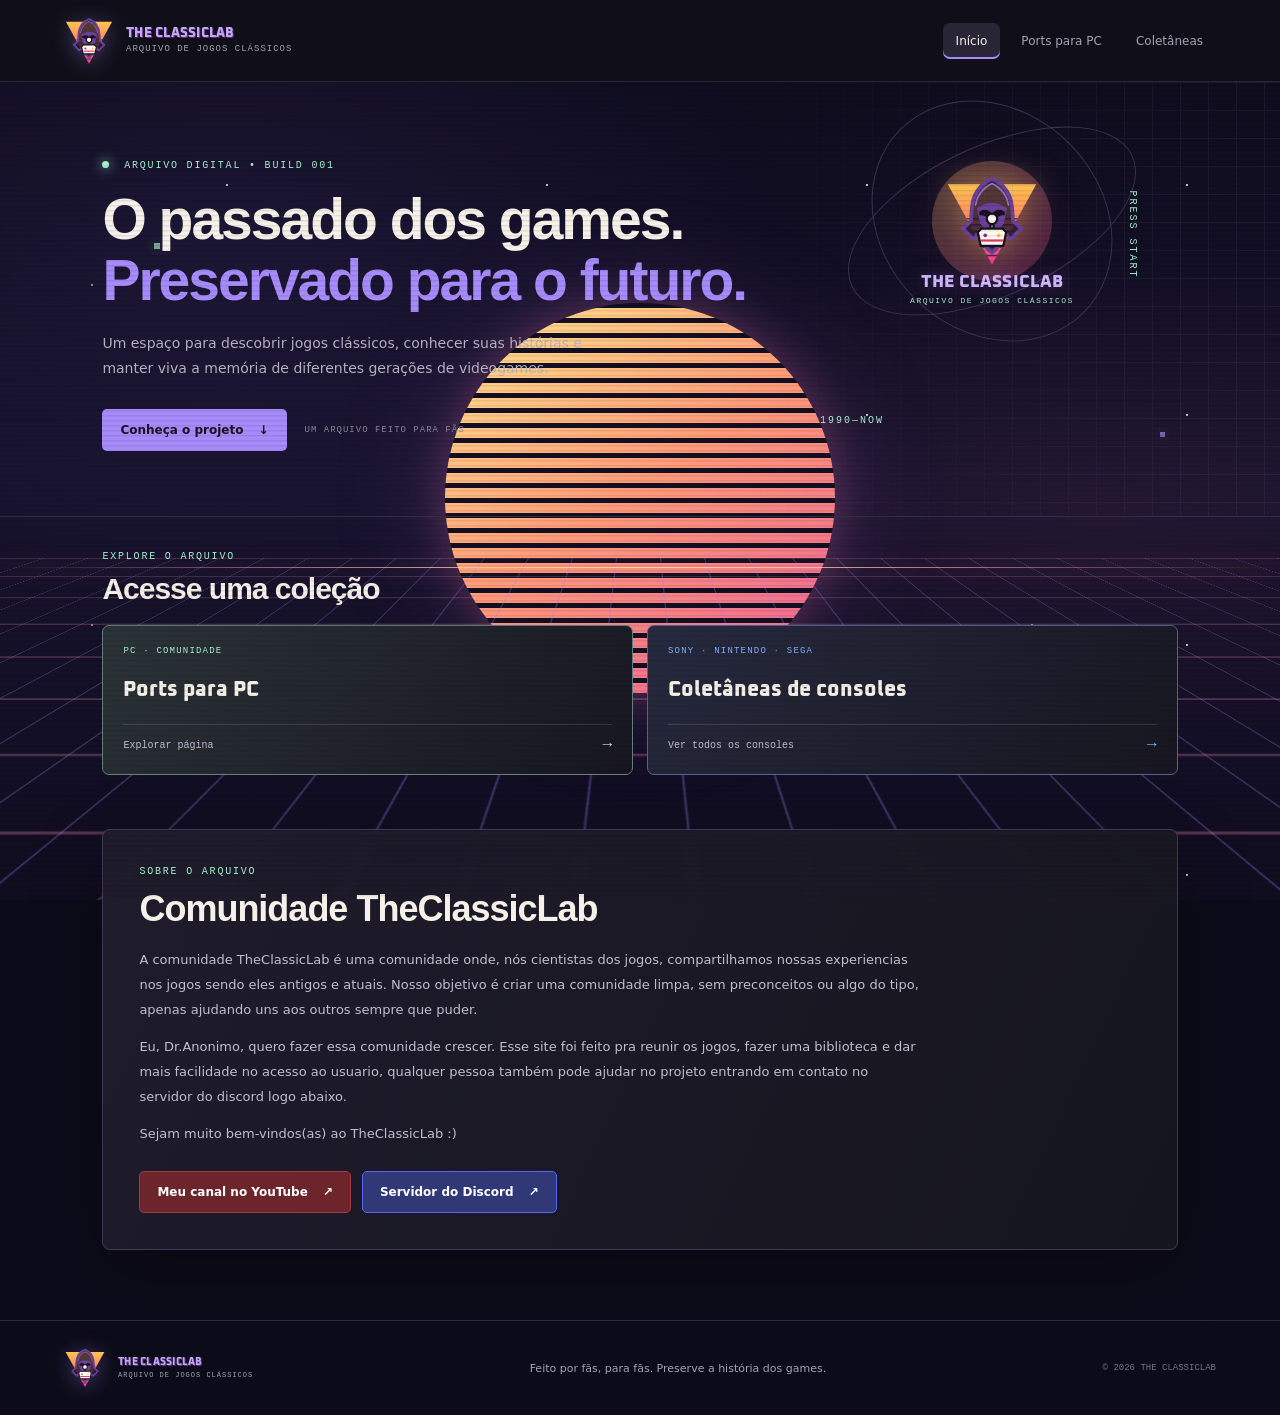
==== commit fb1da6e6: "Add console collection pages" ====
--- a/index.html
+++ b/index.html
@@ -4,8 +4,16 @@
   <meta charset="utf-8">
   <meta name="viewport" content="width=device-width, initial-scale=1">
   <meta name="theme-color" content="#111018">
-  <meta name="description" content="The ClassicLab é um arquivo digital dedicado a jogos clássicos, suas histórias e a memória dos videogames.">
+  <meta name="description" content="Explore o The ClassicLab, um arquivo digital de jogos clássicos, ports para PC e coletâneas de consoles retrô.">
   <title>The ClassicLab — Início</title>
+  <link rel="canonical" href="https://fernandofangame.github.io/the-classiclab/">
+  <meta property="og:type" content="website">
+  <meta property="og:locale" content="pt_BR">
+  <meta property="og:site_name" content="The ClassicLab">
+  <meta property="og:title" content="The ClassicLab — Arquivo de jogos clássicos">
+  <meta property="og:description" content="Explore jogos clássicos, ports para PC e coletâneas de consoles retrô.">
+  <meta property="og:url" content="https://fernandofangame.github.io/the-classiclab/">
+  <meta name="twitter:card" content="summary">
   <link rel="preconnect" href="https://fonts.googleapis.com">
   <link rel="preconnect" href="https://fonts.gstatic.com" crossorigin>
   <link href="https://fonts.googleapis.com/css2?family=Oxanium:wght@700;800&display=swap" rel="stylesheet">
@@ -31,8 +39,7 @@
     <nav class="main-nav" aria-label="Navegação principal">
       <a class="nav-link active" href="index.html" aria-current="page">Início</a>
       <a class="nav-link" href="ports.html">Ports para PC</a>
-      <a class="nav-link" href="ps1.html">PlayStation 1</a>
-      <a class="nav-link" href="snes.html">Super Nintendo</a>
+      <a class="nav-link" href="collections.html">Coletâneas</a>
     </nav>
   </header>
 
@@ -71,15 +78,10 @@
           <strong>Ports para PC</strong>
           <span class="shortcut-action">Explorar página <span aria-hidden="true">→</span></span>
         </a>
-        <a class="page-shortcut shortcut-ps1" href="ps1.html">
-          <span class="shortcut-label">SONY · 32 BITS</span>
-          <strong>PlayStation 1</strong>
-          <span class="shortcut-action">Explorar página <span aria-hidden="true">→</span></span>
-        </a>
-        <a class="page-shortcut shortcut-snes" href="snes.html">
-          <span class="shortcut-label">NINTENDO · 16 BITS</span>
-          <strong>Super Nintendo</strong>
-          <span class="shortcut-action">Explorar página <span aria-hidden="true">→</span></span>
+        <a class="page-shortcut shortcut-collections" href="collections.html">
+          <span class="shortcut-label">SONY · NINTENDO · SEGA</span>
+          <strong>Coletâneas de consoles</strong>
+          <span class="shortcut-action">Ver todos os consoles <span aria-hidden="true">→</span></span>
         </a>
       </nav>
     </section>
--- a/styles.css
+++ b/styles.css
@@ -249,13 +249,12 @@
 .shortcuts-heading { margin-bottom: 18px; }
 .shortcuts-heading .eyebrow { margin-bottom: 9px; }
 .shortcuts-heading h2 { font-size: clamp(22px, 2.5vw, 30px); }
-.shortcut-grid { display: grid; grid-template-columns: repeat(3, minmax(0, 1fr)); gap: 14px; }
+.shortcut-grid { display: grid; grid-template-columns: repeat(2, minmax(0, 1fr)); gap: 14px; }
 .page-shortcut { --shortcut-accent: var(--purple); min-height: 150px; display: flex; flex-direction: column; align-items: flex-start; justify-content: space-between; gap: 18px; padding: 20px; border: 1px solid color-mix(in srgb, var(--shortcut-accent) 42%, #343142); border-radius: 7px; background: linear-gradient(135deg, color-mix(in srgb, var(--shortcut-accent) 13%, #191722), #171620); transition: transform .2s, border-color .2s, background .2s; }
 .page-shortcut:hover { transform: translateY(-3px); border-color: var(--shortcut-accent); background: linear-gradient(135deg, color-mix(in srgb, var(--shortcut-accent) 20%, #191722), #171620); }
 .page-shortcut:focus-visible { outline: 2px solid var(--shortcut-accent); outline-offset: 3px; }
 .shortcut-ports { --shortcut-accent: #a7f3d0; }
-.shortcut-ps1 { --shortcut-accent: #83adff; }
-.shortcut-snes { --shortcut-accent: #bd9ddd; }
+.shortcut-collections { --shortcut-accent: #83adff; }
 .shortcut-label { color: var(--shortcut-accent); font: 9px var(--mono); letter-spacing: 1.2px; }
 .page-shortcut strong { font: 800 clamp(16px, 1.8vw, 21px)/1.25 var(--brand-display); }
 .shortcut-action { display: flex; width: 100%; justify-content: space-between; align-items: center; padding-top: 11px; border-top: 1px solid #ffffff20; color: #c2bdce; font: 10px var(--mono); }
@@ -413,3 +412,261 @@
 .card-art.has-cover:before, .card-art.has-cover:after, .card-art.has-cover .card-symbol { display: none; }
 .physical-cover.has-image .cover-fallback { display: none; }
 .physical-cover .cover-image { position: absolute; inset: 0; z-index: 1; width: 100%; height: 100%; object-fit: cover; background: #14121c; }
+
+/* Console collection directory */
+.console-collections { position: relative; z-index: 1; padding: 60px clamp(20px, 8vw, 120px) 70px; }
+.publisher-section { margin-bottom: 58px; scroll-margin-top: 24px; }
+.publisher-heading { display: flex; align-items: end; justify-content: space-between; gap: 20px; margin-bottom: 22px; padding-bottom: 15px; border-bottom: 1px solid #373344; }
+.publisher-heading .eyebrow { margin-bottom: 8px; }
+.publisher-heading h2 span { color: var(--purple); }
+.publisher-heading > p { margin: 0 0 4px; color: var(--muted); font-size: 12px; }
+.console-collection-grid { display: grid; grid-template-columns: repeat(2, minmax(0, 1fr)); gap: 18px; }
+.console-collection-grid-single { grid-template-columns: minmax(0, calc((100% - 18px) / 2)); }
+.console-collection-card { --console-accent: #a78bfa; display: block; min-width: 0; overflow: hidden; border: 1px solid color-mix(in srgb, var(--console-accent) 38%, #343142); border-radius: 8px; background: linear-gradient(145deg,#1c1a28,#14131c); transition: transform .2s,border-color .2s,box-shadow .2s; }
+.console-collection-card:hover { transform: translateY(-4px); border-color: var(--console-accent); box-shadow: 0 16px 40px #0006,0 0 25px color-mix(in srgb,var(--console-accent) 15%,transparent); }
+.console-collection-card:focus-visible { outline: 2px solid var(--console-accent); outline-offset: 3px; }
+.console-ps1 { --console-accent: #83adff; }
+.console-ps2 { --console-accent: #63d7ff; }
+.console-snes { --console-accent: #bd9ddd; }
+.console-cover { position: relative; display: grid; place-items: center; overflow: hidden; aspect-ratio: 16 / 10; isolation: isolate; background: radial-gradient(ellipse at 50% 68%,color-mix(in srgb,var(--console-accent) 30%,transparent),transparent 48%),linear-gradient(135deg,#222039,#10111c 70%); }
+.console-cover::before { content: ""; position: absolute; z-index: -1; inset: 0; opacity: .36; background-image: linear-gradient(45deg,#ffffff16 1px,transparent 1px),linear-gradient(-45deg,#ffffff12 1px,transparent 1px); background-size: 22px 22px; }
+.console-cover::after { content: ""; position: absolute; z-index: -1; width: 70%; aspect-ratio: 1; border: 1px solid color-mix(in srgb,var(--console-accent) 30%,transparent); border-radius: 50%; box-shadow: 0 0 40px color-mix(in srgb,var(--console-accent) 12%,transparent),inset 0 0 40px color-mix(in srgb,var(--console-accent) 10%,transparent); }
+.console-generation,.console-cover-code { position: absolute; z-index: 3; color: #e5e2f0; font: 8px var(--mono); letter-spacing: 1px; text-shadow: 0 1px 8px #000; }
+.console-generation { top: 14px; left: 16px; }
+.console-cover-code { right: 14px; bottom: 12px; opacity: .7; font-size: 7px; }
+.console-wordmark { position: absolute; z-index: 2; top: 13%; left: 50%; display: block; width: min(40%,230px); height: 25%; object-fit: contain; transform: translateX(-50%); filter: drop-shadow(0 3px 10px #000a); }
+.ps1-wordmark { width: min(27%,150px); top: 10%; height: 30%; }
+.ps2-wordmark { width: min(35%,190px); top: 9%; height: 24%; filter: drop-shadow(0 0 12px #50caff8c); }
+.snes-wordmark { width: min(47%,270px); top: 10%; height: 26%; }
+.console-device { position: absolute; z-index: 1; left: 50%; bottom: 3%; display: block; width: 82%; height: 67%; object-fit: contain; transform: translateX(-50%); filter: drop-shadow(0 12px 12px #000b); }
+.ps1-device { width: 88%; height: 63%; bottom: 5%; }
+.ps2-device { width: 86%; height: 73%; bottom: 2%; }
+.snes-device { width: 90%; height: 69%; bottom: 2%; }
+.console-card-copy { padding: 20px; }
+.console-card-copy .eyebrow { margin-bottom: 8px; color: var(--console-accent); font-size: 8px; }
+.console-card-copy h3 { margin: 0 0 8px; font: 800 clamp(18px,2vw,24px)/1.25 var(--brand-display); }
+.console-card-copy p { min-height: 40px; margin: 0 0 17px; color: #b8b3c3; font-size: 11px; line-height: 1.7; }
+.console-card-action { display: flex; align-items: center; justify-content: space-between; padding-top: 12px; border-top: 1px solid #ffffff20; color: #e4dfed; font: 10px var(--mono); }
+.console-card-action b { color: var(--console-accent); font-size: 17px; }
+.collection-image-credits { margin: -25px 0 0; color: #7f7a8b; font: 9px/1.7 var(--mono); }
+.collection-image-credits a { color: #aaa1c1; text-decoration: underline; text-underline-offset: 3px; }
+.collection-image-credits a:hover { color: var(--mint); }
+
+/* PlayStation 2 system page */
+body[data-page="ps2"] { --bg:#080f18;--panel:#101a27;--panel2:#172536;--line:#273b4f;--text:#eef8ff;--muted:#a8bbc9;--purple:#65d5ff;--mint:#81f3cf;--orange:#f6d477;background:#080f18; }
+body[data-page="ps2"] > main,body[data-page="ps2"] > .site-footer { position:relative;z-index:1; }
+body[data-page="ps2"] .site-header { background:rgba(7,14,22,.95);border-bottom-color:#20394c; }
+body[data-page="ps2"] .brand-mark { filter:drop-shadow(0 3px 12px #37b7ec88); }
+body[data-page="ps2"] .brand-copy strong { color:#e2f5ff;text-shadow:1px 1px 0 #1a4f6b; }
+body[data-page="ps2"] .nav-link:hover,body[data-page="ps2"] .nav-link.active { background:#14293a; }
+body[data-page="ps2"] .hero { border-bottom-color:#20394c;background:linear-gradient(110deg,#08121dcc,#0c20312e); }
+body[data-page="ps2"] .eyebrow,body[data-page="ps2"] .status-dot,body[data-page="ps2"] .art-label { color:#74d8ff; }
+body[data-page="ps2"] .status-dot { background:#81f3cf;box-shadow:0 0 12px #81f3cf; }
+body[data-page="ps2"] h1 span { color:#67d8ff; }
+body[data-page="ps2"] .button-primary { background:#67d8ff;color:#071722; }
+body[data-page="ps2"] .button-primary:hover { background:#a8eaff; }
+body[data-page="ps2"] .hero-grid { background-image:linear-gradient(#57b8e844 1px,transparent 1px),linear-gradient(90deg,#57b8e844 1px,transparent 1px); }
+body[data-page="ps2"] .retro-backdrop { perspective:1000px;background:radial-gradient(ellipse at 50% 54%,#18294f 0%,#101b38 39%,#0a1226 72%,#060a12 100%); }
+body[data-page="ps2"] .retro-backdrop::before { opacity:.3;background-image:radial-gradient(2px 2px at 35px 45px,#e8f4ff 45%,transparent 55%),radial-gradient(1px 1px at 120px 95px,#b6caff 45%,transparent 55%),radial-gradient(1.5px 1.5px at 220px 35px,#d9c9ff 45%,transparent 55%),radial-gradient(1px 1px at 285px 160px,#fff 45%,transparent 55%); }
+body[data-page="ps2"] .retro-backdrop::after { opacity:.8;background:linear-gradient(118deg,transparent 18%,#4b65a512 30%,#91a9ff35 34%,#d9e6ff18 36%,transparent 43%),linear-gradient(286deg,transparent 48%,#e886bf14 55%,#6cbaff32 60%,transparent 66%),radial-gradient(ellipse at 25% 35%,#657ecb24,transparent 40%),radial-gradient(ellipse at 74% 63%,#8368b526,transparent 42%);background-size:230% 100%,220% 100%,100% 100%,100% 100%;animation:ps2-boot-light 13s linear infinite; }
+body[data-page="ps2"] .retro-sun,body[data-page="ps2"] .retro-horizon,body[data-page="ps2"] .retro-floor,body[data-page="ps2"] .retro-pixel { display:none; }
+@keyframes ps2-boot-light { from { background-position:180% 0,0 0,0 0,0 0; } to { background-position:-50% 0,-120% 0,0 0,0 0; } }
+body[data-page="ps2"] .ps2-console-art { right:7%;width:min(38vw,440px);height:320px; }
+.ps2-logo-backdrop { position:absolute;z-index:1;top:-30px;left:50%;display:block;width:min(30vw,210px);height:auto;transform:translateX(-50%);filter:drop-shadow(0 0 18px #49cfff99); }
+.ps2-console-photo { position:absolute;z-index:2;inset:35px 0 0;display:block;width:100%;height:250px;object-fit:contain;filter:drop-shadow(0 18px 22px #000b) drop-shadow(0 0 25px #41b9e655); }
+.ps2-image-credit { position:absolute;z-index:3;right:7px;bottom:0;color:#a9c3d4;font:7px var(--mono);letter-spacing:.6px;opacity:.85; }
+.ps2-image-credit:hover { color:#81f3cf; }
+.ps2-crystal { --crystal-size:120px;position:absolute;z-index:2;top:var(--crystal-y);left:var(--crystal-x);width:var(--crystal-size);height:var(--crystal-size);transform-style:preserve-3d;filter:drop-shadow(0 0 26px #68baff80);opacity:.46;animation:ps2-crystal-float var(--crystal-speed,14s) linear infinite;animation-delay:var(--crystal-delay,0s);will-change:transform; }
+.ps2-crystal::after { content:"";position:absolute;inset:-42%;z-index:-1;border-radius:50%;background:radial-gradient(circle,#8abfff25,transparent 68%);filter:blur(15px);transform:translateZ(-30px); }
+.ps2-crystal-face { position:absolute;inset:0;border:1px solid #e7f4ff9c;background:linear-gradient(140deg,#f4f9ff2b,#8abfff0c 52%,#9fe4ff20);box-shadow:inset 0 0 25px #d7eaff20,0 0 12px #83c6ff18;backface-visibility:hidden; }
+.ps2-face-front { transform:translateZ(calc(var(--crystal-size) / 2)); }
+.ps2-face-back { transform:rotateY(180deg) translateZ(calc(var(--crystal-size) / 2)); }
+.ps2-face-right { transform:rotateY(90deg) translateZ(calc(var(--crystal-size) / 2));background:linear-gradient(150deg,#dcecff20,#64b9ff0b 70%,#ffffff13); }
+.ps2-face-left { transform:rotateY(-90deg) translateZ(calc(var(--crystal-size) / 2)); }
+.ps2-face-top { transform:rotateX(90deg) translateZ(calc(var(--crystal-size) / 2));background:linear-gradient(135deg,#ffffff35,#a8d8ff18); }
+.ps2-face-bottom { transform:rotateX(-90deg) translateZ(calc(var(--crystal-size) / 2)); }
+.ps2-crystal-one { --crystal-x:18%;--crystal-y:37%;--crystal-size:142px;--crystal-speed:13s; }
+.ps2-crystal-two { --crystal-x:76%;--crystal-y:26%;--crystal-size:96px;--crystal-speed:17s;--crystal-delay:-6s;opacity:.52; }
+.ps2-crystal-three { --crystal-x:67%;--crystal-y:72%;--crystal-size:61px;--crystal-speed:11s;--crystal-delay:-3s;opacity:.42; }
+@keyframes ps2-crystal-float {
+  0% { transform:translate3d(-36px,38px,-18px) rotateX(-24deg) rotateY(0deg) rotateZ(-12deg); }
+  25% { transform:translate3d(28px,-24px,12px) rotateX(22deg) rotateY(90deg) rotateZ(8deg); }
+  50% { transform:translate3d(54px,28px,-8px) rotateX(-12deg) rotateY(180deg) rotateZ(20deg); }
+  75% { transform:translate3d(-12px,-42px,16px) rotateX(28deg) rotateY(270deg) rotateZ(-9deg); }
+  100% { transform:translate3d(-36px,38px,-18px) rotateX(-24deg) rotateY(360deg) rotateZ(-12deg); }
+}
+.ps2-particle { --particle-color:#ffd38c;--particle-size:3px;position:absolute;z-index:3;top:var(--particle-y);left:var(--particle-x);width:var(--particle-size);height:var(--particle-size);border-radius:50%;background:var(--particle-color);box-shadow:0 0 7px 2px color-mix(in srgb,var(--particle-color) 70%,transparent),0 0 18px color-mix(in srgb,var(--particle-color) 48%,transparent);opacity:.25;animation:ps2-particle-drift var(--particle-speed,11s) linear infinite;animation-delay:var(--particle-delay,0s);will-change:transform,opacity; }
+.ps2-particle-one { --particle-x:18%;--particle-y:31%;--particle-color:#ffd68a;--particle-size:4px;--particle-speed:8s; }
+.ps2-particle-two { --particle-x:24%;--particle-y:69%;--particle-color:#ed95d0;--particle-speed:12s;--particle-delay:-4s; }
+.ps2-particle-three { --particle-x:39%;--particle-y:25%;--particle-color:#9edbff;--particle-size:5px;--particle-speed:10s;--particle-delay:-6s; }
+.ps2-particle-four { --particle-x:47%;--particle-y:62%;--particle-color:#c59cff;--particle-speed:13s;--particle-delay:-3s; }
+.ps2-particle-five { --particle-x:61%;--particle-y:34%;--particle-color:#f8b87e;--particle-size:4px;--particle-speed:9s;--particle-delay:-5s; }
+.ps2-particle-six { --particle-x:69%;--particle-y:73%;--particle-color:#81e5d1;--particle-size:5px;--particle-speed:12s;--particle-delay:-8s; }
+.ps2-particle-seven { --particle-x:78%;--particle-y:28%;--particle-color:#d49cff;--particle-speed:10s;--particle-delay:-2s; }
+.ps2-particle-eight { --particle-x:87%;--particle-y:57%;--particle-color:#ff9ea4;--particle-size:4px;--particle-speed:14s;--particle-delay:-10s; }
+.ps2-particle-nine { --particle-x:31%;--particle-y:46%;--particle-color:#8fbfff;--particle-size:2px;--particle-speed:9s;--particle-delay:-7s; }
+.ps2-particle-ten { --particle-x:55%;--particle-y:17%;--particle-color:#ffdc93;--particle-size:2px;--particle-speed:11s;--particle-delay:-9s; }
+.ps2-particle-eleven { --particle-x:73%;--particle-y:48%;--particle-color:#78dbff;--particle-size:2px;--particle-speed:13s;--particle-delay:-1s; }
+.ps2-particle-twelve { --particle-x:10%;--particle-y:49%;--particle-color:#ffabda;--particle-size:2px;--particle-speed:15s;--particle-delay:-12s; }
+@keyframes ps2-particle-drift { 0% { transform:translate3d(-14px,48px,0) scale(.5);opacity:0; } 12% { opacity:.95; } 55% { transform:translate3d(35px,-28px,0) scale(1.25);opacity:.82; } 88% { opacity:.75; } 100% { transform:translate3d(84px,-104px,0) scale(.7);opacity:0; } }
+body[data-page="ps2"] .ps2-collection-note { position:relative;z-index:1;overflow:hidden;border-color:#28506a;background:linear-gradient(120deg,#10243af5,#0b1723f2);box-shadow:0 20px 70px #0007,0 0 36px #1383b018; }
+body[data-page="ps2"] .ps2-collection-note::before { content:"";position:absolute;top:0;left:0;right:0;height:3px;background:linear-gradient(90deg,#2b82b6,#66ddff 36%,#7ef3ce 70%,#2e87d0); }
+body[data-page="ps2"] .ps2-collection-note .download-button { background:#0f1e2c;border-color:#31536a; }
+body[data-page="ps2"] .ps2-collection-note .download-button.emulator-download { background:#10283a;border-color:#35789c; }
+body[data-page="ps2"] .ps2-collection-note .download-button.bios-download { background:#102a29;border-color:#39796e; }
+body[data-page="ps2"] .ps2-collection-note .download-button.game-download { background:#182436;border-color:#3d617d; }
+body[data-page="ps2"] .ps2-collection-note .download-button:hover { border-color:#67d8ff; }
+body[data-page="ps2"] .site-footer { border-top-color:#20394c; }
+
+/* Console pages: NES, Game Boy Advance and Mega Drive */
+body[data-page="nes"] { --bg:#111114;--panel:#1c1c20;--panel2:#28282d;--line:#414148;--text:#f7f5f2;--muted:#b5b1ae;--purple:#f04a52;--mint:#f6a44d;--orange:#f5d07a;background:#111114; }
+body[data-page="nes"] > main,body[data-page="nes"] > .site-footer,body[data-page="gba"] > main,body[data-page="gba"] > .site-footer,body[data-page="megadrive"] > main,body[data-page="megadrive"] > .site-footer { position:relative;z-index:1; }
+body[data-page="nes"] .site-header { background:rgba(17,17,20,.95);border-bottom-color:#38383d; }
+body[data-page="nes"] .brand-mark { filter:drop-shadow(0 3px 12px #d9434b88); }
+body[data-page="nes"] .brand-copy strong { color:#f4efeb;text-shadow:1px 1px 0 #713338; }
+body[data-page="nes"] .nav-link:hover,body[data-page="nes"] .nav-link.active { background:#2a2224; }
+body[data-page="nes"] .hero { border-bottom-color:#38383d;background:linear-gradient(110deg,#161619dc,#2c20202b); }
+body[data-page="nes"] .eyebrow,body[data-page="nes"] .status-dot,body[data-page="nes"] .art-label { color:#ff7476; }
+body[data-page="nes"] .status-dot { background:#f6a44d;box-shadow:0 0 12px #f6a44d; }
+body[data-page="nes"] h1 span { color:#ff7778; }
+body[data-page="nes"] .button-primary { background:#ef555b;color:#210e12; }
+body[data-page="nes"] .button-primary:hover { background:#ff8585; }
+body[data-page="nes"] .hero-grid { background-image:linear-gradient(#d65b5b2e 1px,transparent 1px),linear-gradient(90deg,#d65b5b2e 1px,transparent 1px); }
+body[data-page="nes"] .retro-backdrop { background:radial-gradient(ellipse at 51% 44%,#342326 0%,#1b191c 42%,#101013 100%); }
+body[data-page="nes"] .retro-backdrop::before { opacity:.22;background-image:repeating-linear-gradient(0deg,#fff 0 1px,transparent 1px 5px);background-size:100% 5px; }
+body[data-page="nes"] .retro-backdrop::after { opacity:.8;background:radial-gradient(ellipse at 50% 43%,#ee4d4d26,transparent 41%),radial-gradient(ellipse at 15% 72%,#f2a15114,transparent 36%); }
+.nes-screen-glow { position:absolute;left:50%;top:48%;width:min(67vw,760px);height:min(48vw,430px);border:1px solid #ff8f8f2a;border-radius:48% 48% 42% 42%;transform:translate(-50%,-50%);background:radial-gradient(ellipse,#ed676716 0 34%,#d4474710 57%,transparent 72%);box-shadow:0 0 80px #ee4d4d12,inset 0 0 90px #e3525213;animation:nes-screen-warm 8s ease-in-out infinite alternate; }
+.nes-signal-ring { position:absolute;top:24%;left:50%;width:min(68vw,760px);aspect-ratio:1;border:1px solid #f27c7130;border-radius:50%;transform:translateX(-50%) scaleY(.52);box-shadow:0 0 50px #e34b4b10,inset 0 0 45px #e34b4b0b;animation:nes-signal-breathe 12s ease-in-out infinite alternate; }
+.nes-pixel { position:absolute;width:5px;height:5px;background:#ff6a61;box-shadow:0 0 14px #ff6a61aa;animation:retro-pixel-float 7s ease-in-out infinite alternate; }
+.nes-pixel-one { top:26%;left:17%; }.nes-pixel-two { top:65%;left:78%;width:4px;height:4px;background:#f6a44d;animation-delay:-2s; }.nes-pixel-three { top:44%;right:12%;width:3px;height:3px;background:#f5d07a;animation-delay:-4s; }.nes-pixel-four { top:76%;left:31%;width:3px;height:3px;background:#e75766;animation-delay:-1s; }
+@keyframes nes-screen-warm { from { opacity:.65;filter:brightness(.88); } to { opacity:1;filter:brightness(1.16); } }
+@keyframes nes-signal-breathe { from { transform:translateX(-50%) scaleY(.48) scale(.97);opacity:.52; } to { transform:translateX(-50%) scaleY(.54) scale(1.04);opacity:.95; } }
+body[data-page="nes"] .nes-collection-note { position:relative;z-index:1;overflow:hidden;border-color:#57383c;background:linear-gradient(120deg,#251c20f5,#151417f2);box-shadow:0 20px 70px #0007,0 0 38px #d64d5015; }
+body[data-page="nes"] .nes-collection-note::before { content:"";position:absolute;top:0;left:0;right:0;height:3px;background:linear-gradient(90deg,#ef555b,#f6a44d 52%,#f4d078); }
+body[data-page="nes"] .nes-collection-note .download-button { background:#1b191c;border-color:#49373a; }
+body[data-page="nes"] .nes-collection-note .download-button.emulator-download { background:#271d21;border-color:#78444b; }
+body[data-page="nes"] .nes-collection-note .download-button:hover { border-color:#ff7778; }
+body[data-page="nes"] .site-footer { border-top-color:#38383d; }
+body[data-page="nes"] .nes-console-art { right:7%;width:min(38vw,440px);height:320px; }
+.nes-logo-backdrop { position:absolute;z-index:1;top:-25px;left:50%;display:block;width:min(32vw,230px);height:70px;object-fit:contain;transform:translateX(-50%);filter:drop-shadow(0 0 14px #ff777855); }
+.nes-console-photo { position:absolute;z-index:2;inset:37px 0 0;display:block;width:100%;height:250px;object-fit:contain;filter:drop-shadow(0 18px 22px #000b) drop-shadow(0 0 22px #e65a5450); }
+.nes-image-credit,.gba-image-credit,.megadrive-image-credit { position:absolute;z-index:3;right:7px;bottom:0;color:#b9b2b2;font:7px var(--mono);letter-spacing:.55px;opacity:.85; }
+.nes-image-credit:hover { color:#ff8585; }
+
+body[data-page="gba"] { --bg:#130e1b;--panel:#20182b;--panel2:#2d203b;--line:#493550;--text:#fbf4ff;--muted:#bcaec8;--purple:#d581ff;--mint:#b6ed64;--orange:#ffab64;background:#130e1b; }
+body[data-page="gba"] .site-header { background:rgba(19,14,27,.95);border-bottom-color:#493550; }
+body[data-page="gba"] .brand-mark { filter:drop-shadow(0 3px 12px #bc64e588); }
+body[data-page="gba"] .brand-copy strong { color:#f8edff;text-shadow:1px 1px 0 #633982; }
+body[data-page="gba"] .nav-link:hover,body[data-page="gba"] .nav-link.active { background:#2a1d37; }
+body[data-page="gba"] .hero { border-bottom-color:#493550;background:linear-gradient(110deg,#1b1125dc,#39234c2b); }
+body[data-page="gba"] .eyebrow,body[data-page="gba"] .status-dot,body[data-page="gba"] .art-label { color:#dc9bff; }
+body[data-page="gba"] .status-dot { background:#b6ed64;box-shadow:0 0 12px #b6ed64; }
+body[data-page="gba"] h1 span { color:#d78cff; }
+body[data-page="gba"] .button-primary { background:#d78cff;color:#21112c; }
+body[data-page="gba"] .button-primary:hover { background:#edc3ff; }
+body[data-page="gba"] .hero-grid { background-image:linear-gradient(#c06be433 1px,transparent 1px),linear-gradient(90deg,#c06be433 1px,transparent 1px); }
+body[data-page="gba"] .retro-backdrop { background:radial-gradient(ellipse at 57% 47%,#35213f 0%,#1c1425 45%,#100c17 100%); }
+body[data-page="gba"] .retro-backdrop::before { opacity:.35;background-image:radial-gradient(2px 2px at 35px 45px,#f4d8ff 45%,transparent 55%),radial-gradient(1px 1px at 120px 95px,#c7ffa5 45%,transparent 55%),radial-gradient(1.5px 1.5px at 220px 35px,#ffbd88 45%,transparent 55%); }
+body[data-page="gba"] .retro-backdrop::after { opacity:.85;background:linear-gradient(130deg,transparent 22%,#e184ff0b 35%,#c77bea32 40%,transparent 51%),linear-gradient(320deg,transparent 43%,#b1eb6930 50%,transparent 59%),radial-gradient(ellipse at 28% 35%,#bd62df24,transparent 39%);background-size:220% 100%,210% 100%,100% 100%;animation:gba-light-sweep 17s linear infinite; }
+@keyframes gba-light-sweep { from { background-position:160% 0,-100% 0,0 0; } to { background-position:-55% 0,110% 0,0 0; } }
+.gba-orbit { position:absolute;left:50%;top:47%;width:min(80vw,900px);height:min(44vw,500px);border:1px solid #df9cff2b;border-radius:50%;transform:translate(-50%,-50%) rotate(-18deg);box-shadow:0 0 70px #c35ae912,inset 0 0 55px #b85fe710;animation:gba-orbit-breathe 10s ease-in-out infinite alternate; }
+.gba-orbit-two { width:min(68vw,770px);height:min(34vw,390px);border-color:#b6ed6423;transform:translate(-50%,-50%) rotate(18deg);animation-delay:-4s; }
+.gba-light { position:absolute;width:8px;height:8px;border-radius:50%;background:#c5fa7d;box-shadow:0 0 9px 3px #c5fa7d66,0 0 34px 9px #b9ee5c26;animation:gba-light-drift 10s ease-in-out infinite alternate; }
+.gba-light-one { top:29%;left:18%; }.gba-light-two { top:66%;right:19%;width:5px;height:5px;background:#ed9aff;box-shadow:0 0 9px 3px #ed9aff77,0 0 34px 9px #d264ff2b;animation-delay:-3s; }.gba-light-three { top:46%;right:10%;width:4px;height:4px;background:#ffb76f;animation-delay:-6s; }
+@keyframes gba-orbit-breathe { from { opacity:.46;filter:brightness(.8); } to { opacity:.9;filter:brightness(1.2); } }
+@keyframes gba-light-drift { from { transform:translate3d(0,0,0) scale(.7);opacity:.45; } to { transform:translate3d(16px,-22px,0) scale(1.25);opacity:1; } }
+body[data-page="gba"] .gba-collection-note { position:relative;z-index:1;overflow:hidden;border-color:#593e68;background:linear-gradient(120deg,#271b32f5,#17111ff2);box-shadow:0 20px 70px #0007,0 0 38px #bd65e61b; }
+body[data-page="gba"] .gba-collection-note::before { content:"";position:absolute;top:0;left:0;right:0;height:3px;background:linear-gradient(90deg,#bd70ed,#e49cff 45%,#b9ed64); }
+body[data-page="gba"] .gba-collection-note .download-button { background:#211829;border-color:#523e5d; }
+body[data-page="gba"] .gba-collection-note .download-button.emulator-download { background:#2a1c35;border-color:#79519b; }
+body[data-page="gba"] .gba-collection-note .download-button:hover { border-color:#d78cff; }
+body[data-page="gba"] .site-footer { border-top-color:#493550; }
+body[data-page="gba"] .gba-console-art { right:7%;width:min(38vw,440px);height:320px; }
+.gba-logo-backdrop { position:absolute;z-index:1;top:-25px;left:50%;display:block;width:min(32vw,240px);height:70px;object-fit:contain;transform:translateX(-50%);filter:drop-shadow(0 0 15px #d78cff83); }
+.gba-console-photo { position:absolute;z-index:2;inset:42px 0 0;display:block;width:100%;height:245px;object-fit:contain;filter:drop-shadow(0 18px 22px #000b) drop-shadow(0 0 25px #b769e455); }
+.gba-image-credit:hover { color:#c4f481; }
+
+body[data-page="megadrive"] { --bg:#081321;--panel:#101e2b;--panel2:#172a3b;--line:#28445a;--text:#f1f8fd;--muted:#a6bdca;--purple:#54bce9;--mint:#7ce0d1;--orange:#f08c66;background:#081321; }
+body[data-page="megadrive"] .site-header { background:rgba(7,17,30,.96);border-bottom-color:#28445a; }
+body[data-page="megadrive"] .brand-mark { filter:drop-shadow(0 3px 12px #2793cb88); }
+body[data-page="megadrive"] .brand-copy strong { color:#e7f6ff;text-shadow:1px 1px 0 #205778; }
+body[data-page="megadrive"] .nav-link:hover,body[data-page="megadrive"] .nav-link.active { background:#142a3c; }
+body[data-page="megadrive"] .hero { border-bottom-color:#28445a;background:linear-gradient(110deg,#071728dc,#12314a2b); }
+body[data-page="megadrive"] .eyebrow,body[data-page="megadrive"] .status-dot,body[data-page="megadrive"] .art-label { color:#71cef2; }
+body[data-page="megadrive"] .status-dot { background:#7ce0d1;box-shadow:0 0 12px #7ce0d1; }
+body[data-page="megadrive"] h1 span { color:#5ac4ee; }
+body[data-page="megadrive"] .button-primary { background:#5ac4ee;color:#071826; }
+body[data-page="megadrive"] .button-primary:hover { background:#a8eaff; }
+body[data-page="megadrive"] .hero-grid { background-image:linear-gradient(#5bbce333 1px,transparent 1px),linear-gradient(90deg,#5bbce333 1px,transparent 1px); }
+body[data-page="megadrive"] .retro-backdrop { background:radial-gradient(ellipse at 50% 48%,#142d46 0%,#0a1a2b 47%,#050c15 100%); }
+body[data-page="megadrive"] .retro-backdrop::before { opacity:.25;background-image:radial-gradient(2px 2px at 35px 45px,#d8f4ff 45%,transparent 55%),radial-gradient(1px 1px at 120px 95px,#88d7ff 45%,transparent 55%),radial-gradient(1px 1px at 220px 35px,#ffc4a5 45%,transparent 55%); }
+body[data-page="megadrive"] .retro-backdrop::after { opacity:.8;background:linear-gradient(114deg,transparent 25%,#48bbef0a 35%,#54bce92c 40%,#e8faff18 42%,transparent 48%),linear-gradient(291deg,transparent 43%,#ed8b6530 50%,transparent 57%),radial-gradient(ellipse at 60% 45%,#2375a825,transparent 44%);background-size:230% 100%,220% 100%,100% 100%;animation:mega-light-rush 12s linear infinite; }
+@keyframes mega-light-rush { from { background-position:160% 0,-110% 0,0 0; } to { background-position:-70% 0,110% 0,0 0; } }
+.mega-disc { position:absolute;top:18%;left:50%;width:min(52vw,560px);aspect-ratio:1;border:1px solid #75cffa27;border-radius:50%;transform:translateX(-50%);background:repeating-radial-gradient(circle,transparent 0 35px,#7bd4ff0c 36px 37px,transparent 38px 68px);box-shadow:0 0 85px #3fa7df16,inset 0 0 70px #4eacde12;animation:mega-disc-turn 70s linear infinite; }
+@keyframes mega-disc-turn { to { transform:translateX(-50%) rotate(360deg); } }
+.mega-speedline { position:absolute;left:-18%;width:136%;height:1px;background:linear-gradient(90deg,transparent,#65caf055 35%,#b3efff88 50%,transparent 73%);box-shadow:0 0 12px #4bbef244;transform:rotate(-14deg);animation:mega-speed-pass 8s ease-in-out infinite; }
+.mega-speedline-one { top:32%; }.mega-speedline-two { top:55%;opacity:.55;animation-delay:-2.8s; }.mega-speedline-three { top:73%;opacity:.35;animation-delay:-5.2s; }
+@keyframes mega-speed-pass { 0%,100% { opacity:.18;transform:translateX(-12%) rotate(-14deg); } 50% { opacity:.78;transform:translateX(12%) rotate(-14deg); } }
+.mega-spark { position:absolute;width:5px;height:5px;border-radius:50%;background:#74d5f4;box-shadow:0 0 13px 4px #52b9eb77;animation:gba-light-drift 8s ease-in-out infinite alternate; }.mega-spark-one { top:28%;left:20%; }.mega-spark-two { top:67%;right:15%;background:#f0926d;box-shadow:0 0 13px 4px #f0926d77;animation-delay:-4s; }.mega-spark-three { top:46%;right:27%;width:3px;height:3px;animation-delay:-2s; }
+body[data-page="megadrive"] .megadrive-collection-note { position:relative;z-index:1;overflow:hidden;border-color:#2a4d65;background:linear-gradient(120deg,#10263af5,#0a1723f2);box-shadow:0 20px 70px #0007,0 0 38px #268cc21b; }
+body[data-page="megadrive"] .megadrive-collection-note::before { content:"";position:absolute;top:0;left:0;right:0;height:3px;background:linear-gradient(90deg,#167db2,#56c9ed 47%,#ef8967); }
+body[data-page="megadrive"] .megadrive-collection-note .download-button { background:#0e1d2b;border-color:#29475c; }
+body[data-page="megadrive"] .megadrive-collection-note .download-button.emulator-download { background:#10283a;border-color:#35789c; }
+body[data-page="megadrive"] .megadrive-collection-note .download-button:hover { border-color:#5ac4ee; }
+body[data-page="megadrive"] .site-footer { border-top-color:#28445a; }
+body[data-page="megadrive"] .megadrive-console-art { right:7%;width:min(38vw,440px);height:320px; }
+.megadrive-logo-backdrop { position:absolute;z-index:1;top:-22px;left:50%;display:block;width:min(37vw,280px);height:66px;object-fit:contain;transform:translateX(-50%);filter:drop-shadow(0 0 15px #61c8ee80); }
+.megadrive-console-photo { position:absolute;z-index:2;inset:39px 0 0;display:block;width:100%;height:250px;object-fit:contain;filter:drop-shadow(0 18px 22px #000b) drop-shadow(0 0 25px #329bc955); }
+.megadrive-image-credit:hover { color:#8fe8dc; }
+
+.console-nes { --console-accent:#ef6265; }.console-gba { --console-accent:#d78cff; }.console-megadrive { --console-accent:#59bfe7; }
+.console-collection-card.is-unavailable { cursor:not-allowed;filter:saturate(.5) grayscale(.25); }
+.console-collection-card.is-unavailable:hover { transform:none;border-color:color-mix(in srgb,var(--console-accent) 38%,#343142);box-shadow:none; }
+.console-unavailable-badge { position:absolute;z-index:4;top:13px;right:14px;padding:6px 8px;border:1px solid #67413c;border-radius:3px;background:#382725ed;color:#f0c8c1;font:8px var(--mono);letter-spacing:.5px; }
+.console-card-status { color:#d8aaa3; }
+.console-card-status b { color:#d8aaa3; }
+.console-nes .console-cover { background:radial-gradient(ellipse at 50% 68%,#d74b4b50,transparent 49%),linear-gradient(145deg,#37343a,#15151a 75%); }
+.console-gba .console-cover { background:radial-gradient(ellipse at 50% 70%,#ae5fd75a,transparent 48%),linear-gradient(145deg,#31223e,#16131f 75%); }
+.console-megadrive .console-cover { background:radial-gradient(ellipse at 50% 70%,#338ab550,transparent 48%),linear-gradient(145deg,#1e3549,#0e1621 75%); }
+.nes-wordmark { top:10%;width:min(31%,175px);height:25%;filter:drop-shadow(0 0 9px #f56a6a55); }
+.gba-wordmark { top:8%;width:min(42%,230px);height:29%;filter:drop-shadow(0 0 9px #d78cff66); }
+.megadrive-wordmark { top:9%;width:min(38%,215px);height:24%;filter:drop-shadow(0 0 9px #58bee966); }
+.nes-device { width:76%;height:62%;bottom:3%; }.gba-device { width:63%;height:70%;bottom:1%; }.megadrive-device { width:82%;height:65%;bottom:3%; }
+.console-collection-grid-trio { grid-template-columns:repeat(3,minmax(0,1fr)); }
+@media (max-width:1000px) {
+  body[data-page="nes"] .nes-console-art,body[data-page="gba"] .gba-console-art,body[data-page="megadrive"] .megadrive-console-art { right:2%;width:380px; }
+  .console-collection-grid-trio { grid-template-columns:repeat(2,minmax(0,1fr)); }
+}
+@media (max-width:720px) {
+  body[data-page="nes"] .nes-console-art,body[data-page="gba"] .gba-console-art,body[data-page="megadrive"] .megadrive-console-art { right:-110px;top:66%;width:350px;height:280px;opacity:.42; }
+  body[data-page="nes"] .nes-console-photo,body[data-page="gba"] .gba-console-photo,body[data-page="megadrive"] .megadrive-console-photo { height:210px; }
+  .console-collection-grid-trio { grid-template-columns:1fr; }
+  .nes-screen-glow { width:110vw;height:70vw; }.nes-signal-ring { width:120vw; }
+  .gba-orbit { width:115vw;height:65vw; }.mega-disc { top:28%;width:95vw; }
+}
+@media (prefers-reduced-motion:reduce) {
+  body[data-page="nes"] .retro-backdrop::after,body[data-page="gba"] .retro-backdrop::after,body[data-page="megadrive"] .retro-backdrop::after,
+  .nes-screen-glow,.nes-signal-ring,.nes-pixel,.gba-orbit,.gba-light,.mega-disc,.mega-speedline,.mega-spark { animation:none; }
+}
+@media (max-width:1000px) { body[data-page="ps2"] .ps2-console-art { right:2%;width:380px; } }
+@media (max-width:720px) {
+  .console-collections { padding:42px 18px 48px; }
+  .publisher-heading { align-items:flex-start;flex-direction:column;gap:8px; }
+  .console-collection-grid,.console-collection-grid-single { grid-template-columns:1fr; }
+  .collection-image-credits { margin-top:-20px; }
+  body[data-page="ps2"] .ps2-console-art { right:-110px;top:66%;width:350px;height:280px;opacity:.42; }
+  body[data-page="ps2"] .ps2-console-photo { height:210px; }
+  .ps2-crystal-one { --crystal-x:8%;--crystal-y:36%;--crystal-size:92px; }
+  .ps2-crystal-two { --crystal-x:76%;--crystal-y:22%;--crystal-size:64px; }
+  .ps2-crystal-three { --crystal-x:68%;--crystal-y:74%;--crystal-size:45px; }
+}
+@media (max-width:480px) {
+  .console-card-copy { padding:17px; }
+  .console-cover-code { max-width:60%;font-size:6px; }
+  .ps2-crystal { opacity:.25; }
+  .ps2-particle { opacity:.5; }
+}
+@media (prefers-reduced-motion:reduce) {
+  body[data-page="ps2"] .retro-backdrop::after { animation:none; }
+  .ps2-crystal,.ps2-particle { display:none; }
+}
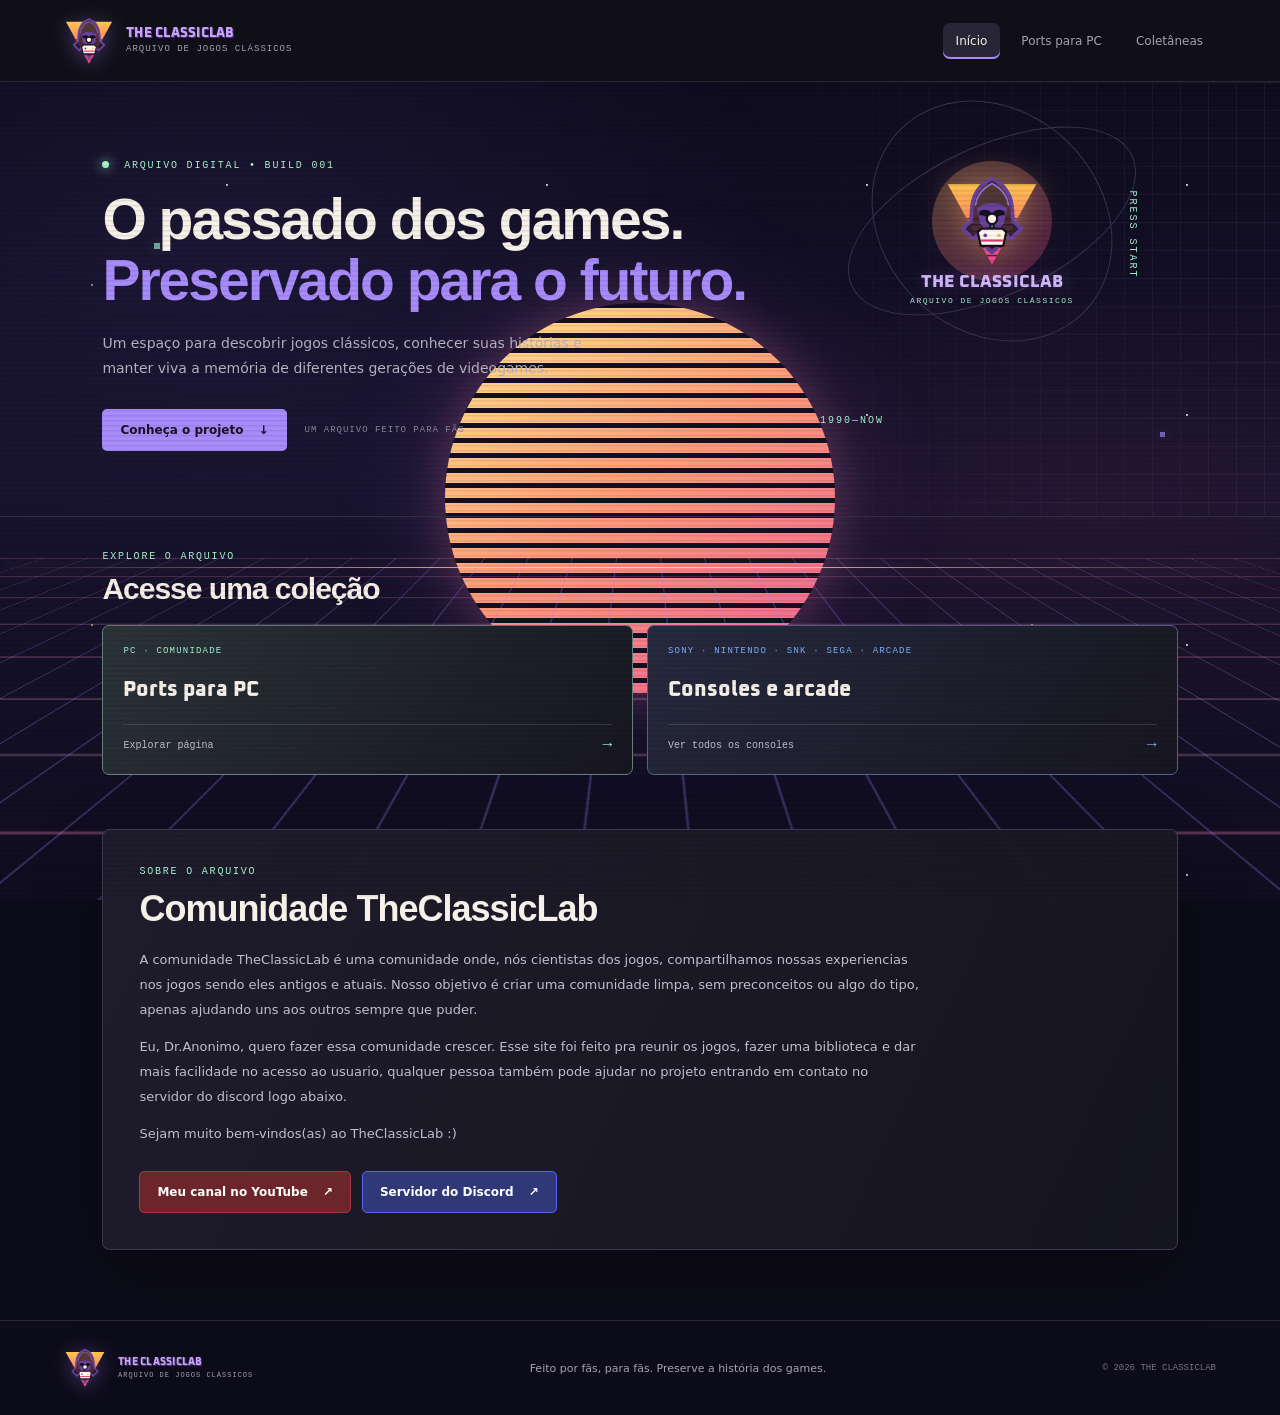
==== commit 69532a9d: "Add Neo Geo, FinalBurn and Dreamcast collections" ====
--- a/index.html
+++ b/index.html
@@ -79,8 +79,8 @@
           <span class="shortcut-action">Explorar página <span aria-hidden="true">→</span></span>
         </a>
         <a class="page-shortcut shortcut-collections" href="collections.html">
-          <span class="shortcut-label">SONY · NINTENDO · SEGA</span>
-          <strong>Coletâneas de consoles</strong>
+          <span class="shortcut-label">SONY · NINTENDO · SNK · SEGA · ARCADE</span>
+          <strong>Consoles e arcade</strong>
           <span class="shortcut-action">Ver todos os consoles <span aria-hidden="true">→</span></span>
         </a>
       </nav>
--- a/styles.css
+++ b/styles.css
@@ -426,7 +426,6 @@
 .console-collection-card:hover { transform: translateY(-4px); border-color: var(--console-accent); box-shadow: 0 16px 40px #0006,0 0 25px color-mix(in srgb,var(--console-accent) 15%,transparent); }
 .console-collection-card:focus-visible { outline: 2px solid var(--console-accent); outline-offset: 3px; }
 .console-ps1 { --console-accent: #83adff; }
-.console-ps2 { --console-accent: #63d7ff; }
 .console-snes { --console-accent: #bd9ddd; }
 .console-cover { position: relative; display: grid; place-items: center; overflow: hidden; aspect-ratio: 16 / 10; isolation: isolate; background: radial-gradient(ellipse at 50% 68%,color-mix(in srgb,var(--console-accent) 30%,transparent),transparent 48%),linear-gradient(135deg,#222039,#10111c 70%); }
 .console-cover::before { content: ""; position: absolute; z-index: -1; inset: 0; opacity: .36; background-image: linear-gradient(45deg,#ffffff16 1px,transparent 1px),linear-gradient(-45deg,#ffffff12 1px,transparent 1px); background-size: 22px 22px; }
@@ -670,3 +669,78 @@
   body[data-page="ps2"] .retro-backdrop::after { animation:none; }
   .ps2-crystal,.ps2-particle { display:none; }
 }
+
+/* Neo Geo, FinalBurn Neo and Dreamcast collection pages */
+body[data-page="neogeo"] { --bg:#17121b;--panel:#211923;--panel2:#2c2030;--line:#49333f;--text:#f7f1e8;--muted:#b8a9a7;--purple:#e6ad42;--mint:#70d4d0;--orange:#fa7948;background:#17121b; }
+body[data-page="neogeocd"] { --bg:#10191d;--panel:#182428;--panel2:#203236;--line:#315158;--text:#eff8f5;--muted:#a5bbb9;--purple:#58c4d2;--mint:#8be0c8;--orange:#f2a65a;background:#10191d; }
+body[data-page="finalburn"] { --bg:#111716;--panel:#1a201c;--panel2:#242b23;--line:#39483a;--text:#f4f7eb;--muted:#b1b9a9;--purple:#78dc80;--mint:#d2ee65;--orange:#f2a44f;background:#111716; }
+body[data-page="dreamcast"] { --bg:#171214;--panel:#22191b;--panel2:#302024;--line:#52333a;--text:#f8f2ec;--muted:#c0ada6;--purple:#f17b42;--mint:#f2c978;--orange:#e95d38;background:#171214; }
+body[data-page="neogeo"] > main,body[data-page="neogeo"] > .site-footer,body[data-page="neogeocd"] > main,body[data-page="neogeocd"] > .site-footer,body[data-page="finalburn"] > main,body[data-page="finalburn"] > .site-footer,body[data-page="dreamcast"] > main,body[data-page="dreamcast"] > .site-footer { position:relative;z-index:1; }
+body[data-page="neogeo"] .site-header,body[data-page="neogeocd"] .site-header,body[data-page="finalburn"] .site-header,body[data-page="dreamcast"] .site-header { background:color-mix(in srgb,var(--bg) 94%,transparent);border-bottom-color:var(--line); }
+body[data-page="neogeo"] .nav-link:hover,body[data-page="neogeo"] .nav-link.active,body[data-page="neogeocd"] .nav-link:hover,body[data-page="neogeocd"] .nav-link.active,body[data-page="finalburn"] .nav-link:hover,body[data-page="finalburn"] .nav-link.active,body[data-page="dreamcast"] .nav-link:hover,body[data-page="dreamcast"] .nav-link.active { background:var(--panel2); }
+body[data-page="neogeo"] .hero,body[data-page="neogeocd"] .hero,body[data-page="finalburn"] .hero,body[data-page="dreamcast"] .hero { border-bottom-color:var(--line);background:linear-gradient(110deg,color-mix(in srgb,var(--bg) 87%,transparent),color-mix(in srgb,var(--purple) 10%,transparent)); }
+body[data-page="neogeo"] .eyebrow,body[data-page="neogeo"] .status-dot,body[data-page="neogeo"] .art-label,body[data-page="neogeocd"] .eyebrow,body[data-page="neogeocd"] .status-dot,body[data-page="neogeocd"] .art-label,body[data-page="finalburn"] .eyebrow,body[data-page="finalburn"] .status-dot,body[data-page="finalburn"] .art-label,body[data-page="dreamcast"] .eyebrow,body[data-page="dreamcast"] .status-dot,body[data-page="dreamcast"] .art-label { color:var(--purple); }
+body[data-page="neogeo"] .status-dot,body[data-page="neogeocd"] .status-dot,body[data-page="finalburn"] .status-dot,body[data-page="dreamcast"] .status-dot { background:var(--mint);box-shadow:0 0 12px var(--mint); }
+body[data-page="neogeo"] h1 span,body[data-page="neogeocd"] h1 span,body[data-page="finalburn"] h1 span,body[data-page="dreamcast"] h1 span { color:var(--purple); }
+body[data-page="neogeo"] .button-primary,body[data-page="neogeocd"] .button-primary,body[data-page="finalburn"] .button-primary,body[data-page="dreamcast"] .button-primary { background:var(--purple);color:#171214; }
+body[data-page="neogeo"] .button-primary:hover,body[data-page="neogeocd"] .button-primary:hover,body[data-page="finalburn"] .button-primary:hover,body[data-page="dreamcast"] .button-primary:hover { filter:brightness(1.15); }
+body[data-page="neogeo"] .hero-grid,body[data-page="neogeocd"] .hero-grid,body[data-page="finalburn"] .hero-grid,body[data-page="dreamcast"] .hero-grid { background-image:linear-gradient(color-mix(in srgb,var(--purple) 28%,transparent) 1px,transparent 1px),linear-gradient(90deg,color-mix(in srgb,var(--purple) 28%,transparent) 1px,transparent 1px); }
+body[data-page="neogeo"] .retro-backdrop { background:radial-gradient(ellipse at 53% 46%,#49301f 0%,#231a20 44%,#100d13 100%); }
+body[data-page="neogeo"] .retro-backdrop::after { opacity:.75;background:radial-gradient(ellipse at 22% 35%,#e5a43b30,transparent 38%),radial-gradient(ellipse at 80% 55%,#cb3f3b24,transparent 37%); }
+body[data-page="neogeocd"] .retro-backdrop { background:radial-gradient(ellipse at 53% 46%,#1b4147 0%,#15252c 45%,#0b1117 100%); }
+body[data-page="neogeocd"] .retro-backdrop::after { opacity:.8;background:radial-gradient(ellipse at 22% 35%,#46c2d032,transparent 38%),radial-gradient(ellipse at 80% 55%,#4ee0c123,transparent 36%); }
+body[data-page="finalburn"] .retro-backdrop { background:radial-gradient(ellipse at 54% 50%,#28412a 0%,#1a221c 45%,#0c100f 100%); }
+body[data-page="finalburn"] .retro-backdrop::after { opacity:.8;background:radial-gradient(ellipse at 17% 40%,#79db4533,transparent 34%),radial-gradient(ellipse at 82% 53%,#d64cc024,transparent 38%); }
+body[data-page="dreamcast"] .retro-backdrop { background:radial-gradient(ellipse at 53% 46%,#482422 0%,#281a1e 43%,#100d11 100%); }
+body[data-page="dreamcast"] .retro-backdrop::after { opacity:.8;background:radial-gradient(ellipse at 22% 35%,#ec73302e,transparent 38%),radial-gradient(ellipse at 80% 55%,#e8bb4120,transparent 37%); }
+body[data-page="neogeo"] .site-footer,body[data-page="neogeocd"] .site-footer,body[data-page="finalburn"] .site-footer,body[data-page="dreamcast"] .site-footer { border-top-color:var(--line); }
+.console-page-note { position:relative;z-index:1;overflow:hidden;border-color:var(--line);background:linear-gradient(120deg,color-mix(in srgb,var(--panel) 95%,transparent),color-mix(in srgb,var(--bg) 94%,transparent));box-shadow:0 20px 70px #0007,0 0 38px color-mix(in srgb,var(--purple) 10%,transparent); }
+.console-page-note::before { content:"";position:absolute;top:0;left:0;right:0;height:3px;background:linear-gradient(90deg,var(--purple),var(--mint),var(--orange)); }
+.console-page-note .download-button { background:color-mix(in srgb,var(--panel) 85%,#000);border-color:var(--line); }
+.console-page-note .download-button.emulator-download { background:color-mix(in srgb,var(--panel2) 85%,#000);border-color:color-mix(in srgb,var(--purple) 52%,var(--line)); }
+.console-page-note .download-button:hover { border-color:var(--purple); }
+.neogeo-console-art,.neogeocd-console-art,.dreamcast-console-art { right:7%;width:min(38vw,440px);height:320px; }
+.neogeo-logo-backdrop,.neogeocd-logo-backdrop,.dreamcast-logo-backdrop { position:absolute;z-index:1;top:-22px;left:50%;display:block;width:min(35vw,250px);height:70px;object-fit:contain;transform:translateX(-50%);filter:drop-shadow(0 0 15px color-mix(in srgb,var(--purple) 72%,transparent)); }
+.neogeo-console-photo,.neogeocd-console-photo,.dreamcast-console-photo { position:absolute;z-index:2;inset:39px 0 0;display:block;width:100%;height:250px;object-fit:contain;filter:drop-shadow(0 18px 22px #000b) drop-shadow(0 0 25px color-mix(in srgb,var(--purple) 38%,transparent)); }
+.console-image-credit { position:absolute;z-index:3;right:7px;bottom:0;color:#c3b8b3;font:7px var(--mono);letter-spacing:.55px;opacity:.88; }
+.console-image-credit:hover { color:var(--mint); }
+.neo-energy-ring,.cd-orbit,.dreamcast-orbit { position:absolute;left:50%;top:46%;width:min(69vw,760px);aspect-ratio:1;border:1px solid color-mix(in srgb,var(--purple) 32%,transparent);border-radius:50%;transform:translate(-50%,-50%);box-shadow:0 0 70px color-mix(in srgb,var(--purple) 10%,transparent),inset 0 0 60px color-mix(in srgb,var(--purple) 10%,transparent);animation:console-ring-pulse 11s ease-in-out infinite alternate; }
+.cd-orbit-one { width:min(68vw,740px);transform:translate(-50%,-50%) rotateX(68deg); }.cd-orbit-two { width:min(52vw,580px);transform:translate(-50%,-50%) rotateX(68deg);animation-delay:-4s; }
+.dreamcast-orbit-one { width:min(65vw,720px);border-color:#f2c97835; }.dreamcast-orbit-two { width:min(46vw,510px);border-color:#f17b4230;animation-delay:-5s; }
+@keyframes console-ring-pulse { from { opacity:.35;filter:brightness(.8); } to { opacity:.85;filter:brightness(1.25); } }
+.neo-star,.cd-glint,.dreamcast-star { position:absolute;width:5px;height:5px;border-radius:50%;background:var(--mint);box-shadow:0 0 14px 4px color-mix(in srgb,var(--mint) 55%,transparent);animation:retro-pixel-float 8s ease-in-out infinite alternate; }
+.neo-star-one { top:28%;left:18%; }.neo-star-two { top:66%;right:18%;animation-delay:-3s; }.neo-star-three { top:42%;right:10%;width:3px;height:3px;animation-delay:-6s; }
+.cd-glint-one { top:29%;left:21%;background:#fff; }.cd-glint-two { top:66%;right:18%;width:3px;height:3px;background:#80f2e8;animation-delay:-4s; }
+.dreamcast-star-one { top:28%;left:18%;background:#f2c978; }.dreamcast-star-two { top:66%;right:18%;background:#f17b42;animation-delay:-3s; }.dreamcast-star-three { top:42%;right:10%;width:3px;height:3px;animation-delay:-6s; }
+.console-neogeo { --console-accent:#e9b44c; }.console-neogeocd { --console-accent:#59c6d2; }.console-finalburn { --console-accent:#7cdd83; }.console-dreamcast { --console-accent:#ef8148; }
+.neogeo-cover { background:radial-gradient(ellipse at 50% 68%,#da963b58,transparent 48%),linear-gradient(145deg,#42302e,#17141d 75%); }
+.neogeocd-cover { background:radial-gradient(ellipse at 50% 68%,#4bc4ce50,transparent 48%),linear-gradient(145deg,#243b40,#11171e 75%); }
+.finalburn-cover { background:radial-gradient(ellipse at 50% 72%,#75d44b46,transparent 48%),linear-gradient(145deg,#233b2b,#111611 75%); }
+.dreamcast-cover { background:radial-gradient(ellipse at 50% 69%,#ef784549,transparent 48%),linear-gradient(145deg,#49292c,#181316 75%); }
+.neogeo-wordmark,.neogeocd-wordmark { top:10%;width:min(43%,245px);height:26%; }.dreamcast-wordmark { top:6%;width:min(24%,130px);height:33%; }
+.neogeo-device { width:89%;height:65%;bottom:2%; }.neogeocd-device { width:94%;height:66%;bottom:2%; }.dreamcast-device { width:91%;height:65%;bottom:3%; }
+.finalburn-arcade-art { right:9%;width:min(34vw,390px);height:320px; }
+.hero-arcade-cabinet { position:absolute;left:50%;top:48%;width:205px;height:275px;transform:translate(-50%,-50%);clip-path:polygon(5% 0,95% 0,100% 100%,0 100%);border:2px solid #76de79;background:linear-gradient(155deg,#324330,#121a14 72%);box-shadow:0 0 35px #76de7940;filter:drop-shadow(0 20px 24px #000b); }
+.hero-arcade-cabinet::before { content:"";position:absolute;inset:8px 12px auto;height:12px;background:#c1e86b;box-shadow:0 0 16px #9bec6e; }
+.hero-arcade-marquee { position:absolute;top:10%;left:10%;width:80%;padding:8px 2px;border:1px solid #84de7b;color:#e2ff97;text-align:center;font:800 11px var(--brand-display);letter-spacing:1.2px;text-shadow:0 0 12px #84de7b; }
+.hero-arcade-screen { position:absolute;top:24%;left:14%;width:72%;height:39%;overflow:hidden;border:7px solid #20241d;border-radius:8px;background:repeating-linear-gradient(0deg,#111 0 3px,#263d24 4px 6px);box-shadow:0 0 0 1px #76de79,0 0 25px #79d75d55; }
+.hero-arcade-screen i { position:absolute;bottom:14%;width:23%;height:45%;background:#b8ec5b;clip-path:polygon(50% 0,100% 35%,73% 100%,16% 86%,0 34%);filter:drop-shadow(0 0 6px #b8ec5b); }.hero-arcade-screen i:nth-child(1) { left:14%; }.hero-arcade-screen i:nth-child(2) { left:41%;height:63%;background:#db5a9f; }.hero-arcade-screen i:nth-child(3) { right:9%;height:36%;background:#69c8ed; }
+.hero-arcade-controls { position:absolute;top:69%;left:25%;display:flex;align-items:center;gap:18px; }.hero-arcade-controls i { width:15px;height:15px;border:2px solid #e9ecda;border-radius:50%;background:#e55487;box-shadow:0 0 12px #e5548777; }.hero-arcade-controls b { width:6px;height:22px;border-radius:4px;background:#e9ecda;box-shadow:0 0 8px #fff8; }
+.hero-arcade-slot { position:absolute;bottom:8%;left:41%;width:18%;height:3px;background:#111;box-shadow:0 0 8px #9bec6e; }
+.arcade-beam { position:absolute;left:-20%;width:140%;height:2px;background:linear-gradient(90deg,transparent,#a3f25c99 42%,#ff5aa877 56%,transparent);transform:rotate(-15deg);animation:arcade-sweep 8s ease-in-out infinite; }.arcade-beam-one { top:36%; }.arcade-beam-two { top:64%;opacity:.5;animation-delay:-4s; }
+@keyframes arcade-sweep { 0%,100% { translate:-8% 0;opacity:.18; } 50% { translate:8% 0;opacity:.8; } }
+.arcade-grid-glow { position:absolute;left:50%;bottom:7%;width:min(62vw,660px);height:140px;transform:translateX(-50%) perspective(220px) rotateX(65deg);background-image:linear-gradient(#83de683d 1px,transparent 1px),linear-gradient(90deg,#83de683d 1px,transparent 1px);background-size:28px 22px;mask-image:linear-gradient(transparent,#000); }
+.arcade-pixel { position:absolute;width:5px;height:5px;background:#b5ee62;box-shadow:0 0 12px #9deb6177;animation:retro-pixel-float 7s ease-in-out infinite alternate; }.arcade-pixel-one { top:28%;left:19%; }.arcade-pixel-two { top:66%;right:16%;background:#f05b9d;animation-delay:-3s; }.arcade-pixel-three { top:46%;right:28%;width:3px;height:3px;animation-delay:-5s; }
+.mini-arcade-cabinet { position:absolute;left:50%;top:53%;width:92px;height:100px;transform:translate(-50%,-50%);border:2px solid #9deb61;border-radius:5px 5px 12px 12px;background:linear-gradient(145deg,#384632,#111811 75%);box-shadow:0 0 24px #8bde5266; }
+.mini-arcade-marquee { position:absolute;top:8%;left:8%;width:84%;padding:3px 0;border:1px solid #a6e565;color:#d7ff94;text-align:center;font:800 7px var(--brand-display);letter-spacing:.6px; }
+.mini-arcade-screen { position:absolute;top:27%;left:14%;width:72%;height:41%;border:4px solid #171d16;border-radius:4px;background:repeating-linear-gradient(0deg,#17221b 0 2px,#69d451 3px 4px);box-shadow:0 0 0 1px #8ddc5d; }
+.mini-arcade-controls { position:absolute;top:75%;left:23%;display:flex;align-items:center;gap:9px; }.mini-arcade-controls i { width:8px;height:8px;border-radius:50%;background:#ec589c;box-shadow:0 0 8px #ed599c; }.mini-arcade-controls b { width:4px;height:12px;border-radius:4px;background:#ddd; }
+.finalburn-arcade-art .art-label { color:#b8f074; }
+@media (max-width:1000px) { .neogeo-console-art,.neogeocd-console-art,.dreamcast-console-art { right:2%;width:380px; }.finalburn-arcade-art { right:2%;width:350px; } }
+@media (max-width:720px) {
+  .neogeo-console-art,.neogeocd-console-art,.dreamcast-console-art { right:-110px;top:66%;width:350px;height:280px;opacity:.42; }
+  .neogeo-console-photo,.neogeocd-console-photo,.dreamcast-console-photo { height:210px; }
+  .finalburn-arcade-art { right:-80px;top:66%;width:300px;height:270px;opacity:.4; }.hero-arcade-cabinet { transform:translate(-50%,-50%) scale(.82); }
+  .neo-energy-ring,.dreamcast-orbit { width:110vw; }.cd-orbit-one { width:110vw; }.cd-orbit-two { width:83vw; }
+}
+@media (prefers-reduced-motion:reduce) { .neo-energy-ring,.cd-orbit,.dreamcast-orbit,.neo-star,.cd-glint,.dreamcast-star,.arcade-beam,.arcade-pixel { animation:none; } }
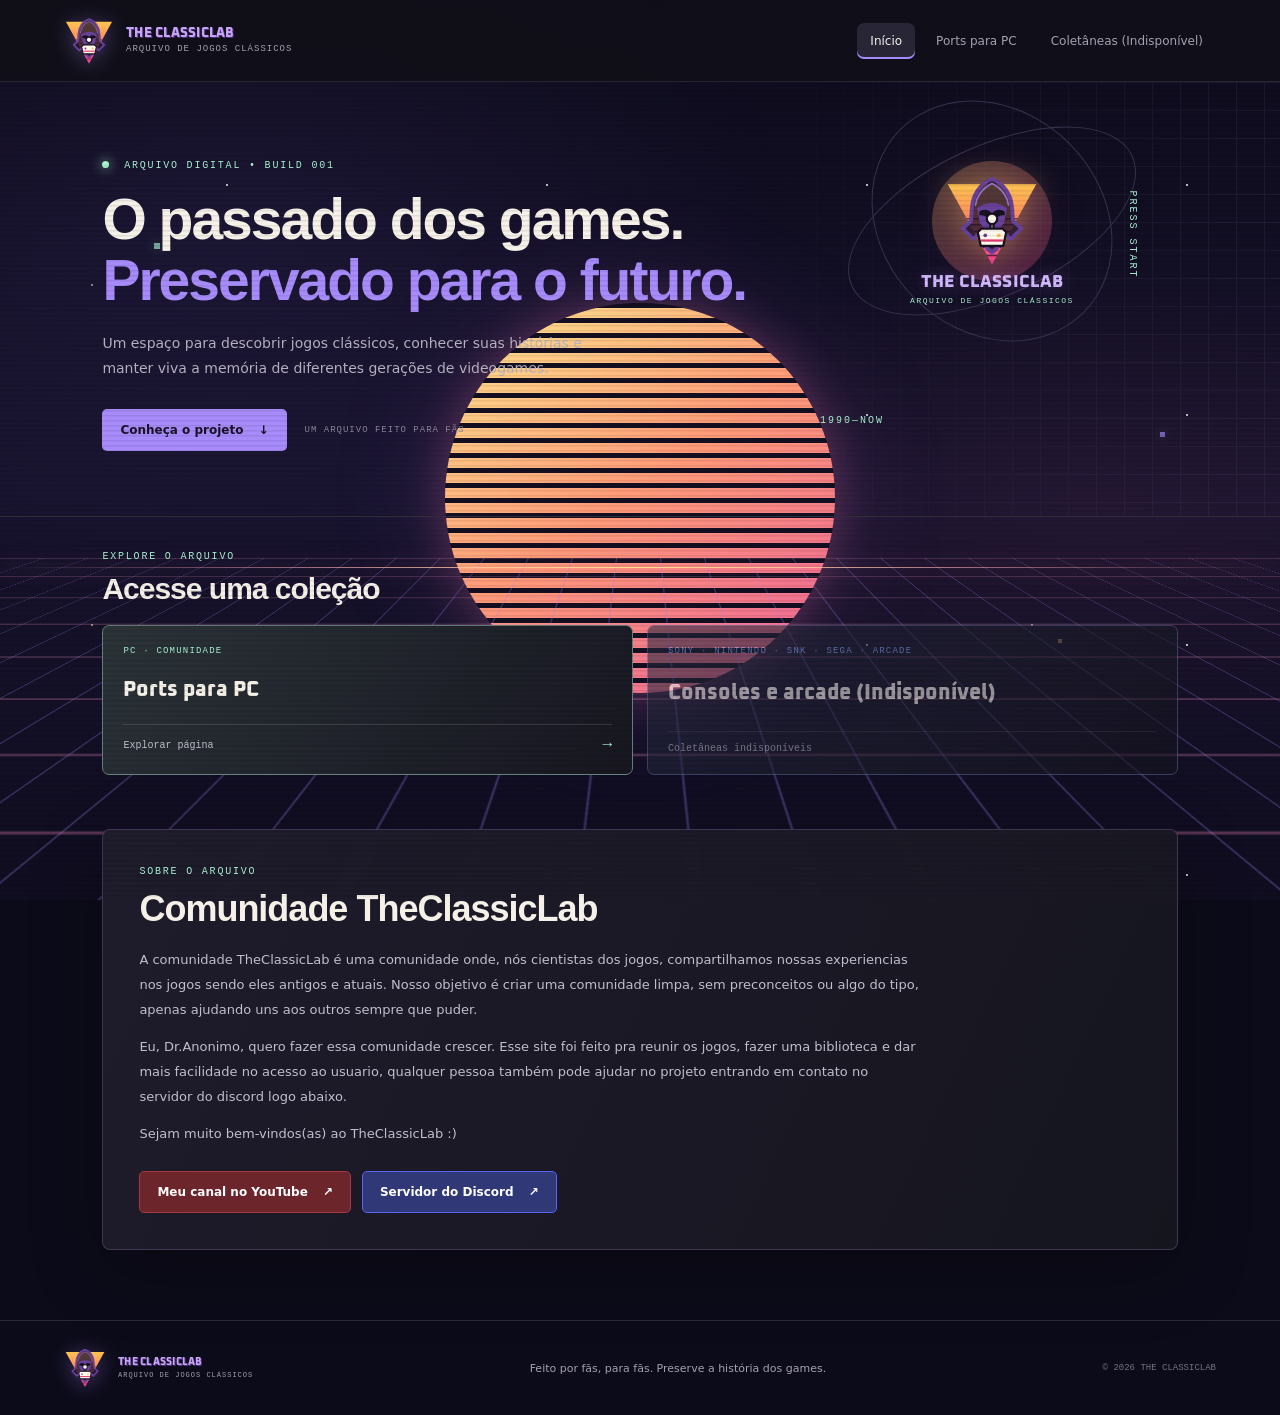
==== commit fa1db585: "Bloqueia navegação de coletâneas Co-authored-by: Copilot <223556219+Copilot@users.noreply.github.com" ====
--- a/index.html
+++ b/index.html
@@ -39,7 +39,7 @@
     <nav class="main-nav" aria-label="Navegação principal">
       <a class="nav-link active" href="index.html" aria-current="page">Início</a>
       <a class="nav-link" href="ports.html">Ports para PC</a>
-      <a class="nav-link" href="collections.html">Coletâneas</a>
+      <span class="nav-link"  aria-disabled="true" aria-label="Coletâneas — indisponível">Coletâneas (Indisponível)</span>
     </nav>
   </header>
 
@@ -78,11 +78,11 @@
           <strong>Ports para PC</strong>
           <span class="shortcut-action">Explorar página <span aria-hidden="true">→</span></span>
         </a>
-        <a class="page-shortcut shortcut-collections" href="collections.html">
+        <div class="page-shortcut shortcut-collections is-unavailable" aria-disabled="true">
           <span class="shortcut-label">SONY · NINTENDO · SNK · SEGA · ARCADE</span>
-          <strong>Consoles e arcade</strong>
-          <span class="shortcut-action">Ver todos os consoles <span aria-hidden="true">→</span></span>
-        </a>
+          <strong>Consoles e arcade (Indisponível)</strong>
+          <span class="shortcut-action">Coletâneas indisponíveis</span>
+        </div>
       </nav>
     </section>
 
--- a/styles.css
+++ b/styles.css
@@ -159,6 +159,15 @@
 .nav-link { border: 0; background: transparent; color: var(--muted); font-size: 12px; padding: 11px 13px; border-radius: 7px; transition: .2s; }
 .nav-link:hover, .nav-link.active { color: var(--text); background: #282536; }
 .nav-link.active { box-shadow: inset 0 -2px var(--purple); }
+.nav-link.is-unavailable { cursor: not-allowed; opacity: .58; }
+.nav-link.is-unavailable:not(.active):hover { color: var(--muted); background: transparent; }
+.collection-unavailable { position: relative; z-index: 1; max-width: 760px; margin: 48px auto 70px; padding: 34px 28px; border: 1px solid var(--line); border-radius: 8px; background: var(--panel); text-align: center; }
+.collection-unavailable .eyebrow { margin-bottom: 10px; }
+.collection-unavailable h2 { margin: 0 0 12px; font: 800 clamp(20px, 3vw, 28px) var(--display); }
+.collection-unavailable > p:not(.eyebrow) { margin: 0; color: var(--muted); font-size: 13px; }
+.collection-unavailable .hero-actions { justify-content: center; margin-top: 22px; }
+.page-shortcut.is-unavailable { cursor: not-allowed; opacity: .58; }
+.page-shortcut.is-unavailable:hover { transform: none; border-color: color-mix(in srgb, var(--shortcut-accent) 42%, #343142); background: linear-gradient(135deg, color-mix(in srgb, var(--shortcut-accent) 13%, #191722), #171620); }
 .hero { min-height: 435px; padding: 68px clamp(20px, 8vw, 120px) 55px; position: relative; display: flex; align-items: center; overflow: hidden; border-bottom: 1px solid var(--line); }
 .hero-content { position: relative; z-index: 2; max-width: 650px; }
 .eyebrow { color: var(--mint); font: 10px var(--mono); letter-spacing: 1.8px; margin: 0 0 18px; }
@@ -700,6 +709,7 @@
 .console-page-note .download-button.emulator-download { background:color-mix(in srgb,var(--panel2) 85%,#000);border-color:color-mix(in srgb,var(--purple) 52%,var(--line)); }
 .console-page-note .download-button:hover { border-color:var(--purple); }
 .neogeo-console-art,.neogeocd-console-art,.dreamcast-console-art { right:7%;width:min(38vw,440px);height:320px; }
+.dreamcast-console-art { z-index:1; }
 .neogeo-logo-backdrop,.neogeocd-logo-backdrop,.dreamcast-logo-backdrop { position:absolute;z-index:1;top:-22px;left:50%;display:block;width:min(35vw,250px);height:70px;object-fit:contain;transform:translateX(-50%);filter:drop-shadow(0 0 15px color-mix(in srgb,var(--purple) 72%,transparent)); }
 .neogeo-console-photo,.neogeocd-console-photo,.dreamcast-console-photo { position:absolute;z-index:2;inset:39px 0 0;display:block;width:100%;height:250px;object-fit:contain;filter:drop-shadow(0 18px 22px #000b) drop-shadow(0 0 25px color-mix(in srgb,var(--purple) 38%,transparent)); }
 .console-image-credit { position:absolute;z-index:3;right:7px;bottom:0;color:#c3b8b3;font:7px var(--mono);letter-spacing:.55px;opacity:.88; }
@@ -739,7 +749,10 @@
 @media (max-width:1000px) { .neogeo-console-art,.neogeocd-console-art,.dreamcast-console-art { right:2%;width:380px; }.finalburn-arcade-art { right:2%;width:350px; } }
 @media (max-width:720px) {
   .neogeo-console-art,.neogeocd-console-art,.dreamcast-console-art { right:-110px;top:66%;width:350px;height:280px;opacity:.42; }
+  body[data-page="dreamcast"] .hero { display:block; }
+  body[data-page="dreamcast"] .dreamcast-console-art { position:relative;top:auto;right:auto;width:min(100%,320px);height:200px;margin:18px auto 0;opacity:.85;transform:none; }
   .neogeo-console-photo,.neogeocd-console-photo,.dreamcast-console-photo { height:210px; }
+  body[data-page="dreamcast"] .dreamcast-console-photo { height:160px; }
   .finalburn-arcade-art { right:-80px;top:66%;width:300px;height:270px;opacity:.4; }.hero-arcade-cabinet { transform:translate(-50%,-50%) scale(.82); }
   .neo-energy-ring,.dreamcast-orbit { width:110vw; }.cd-orbit-one { width:110vw; }.cd-orbit-two { width:83vw; }
 }
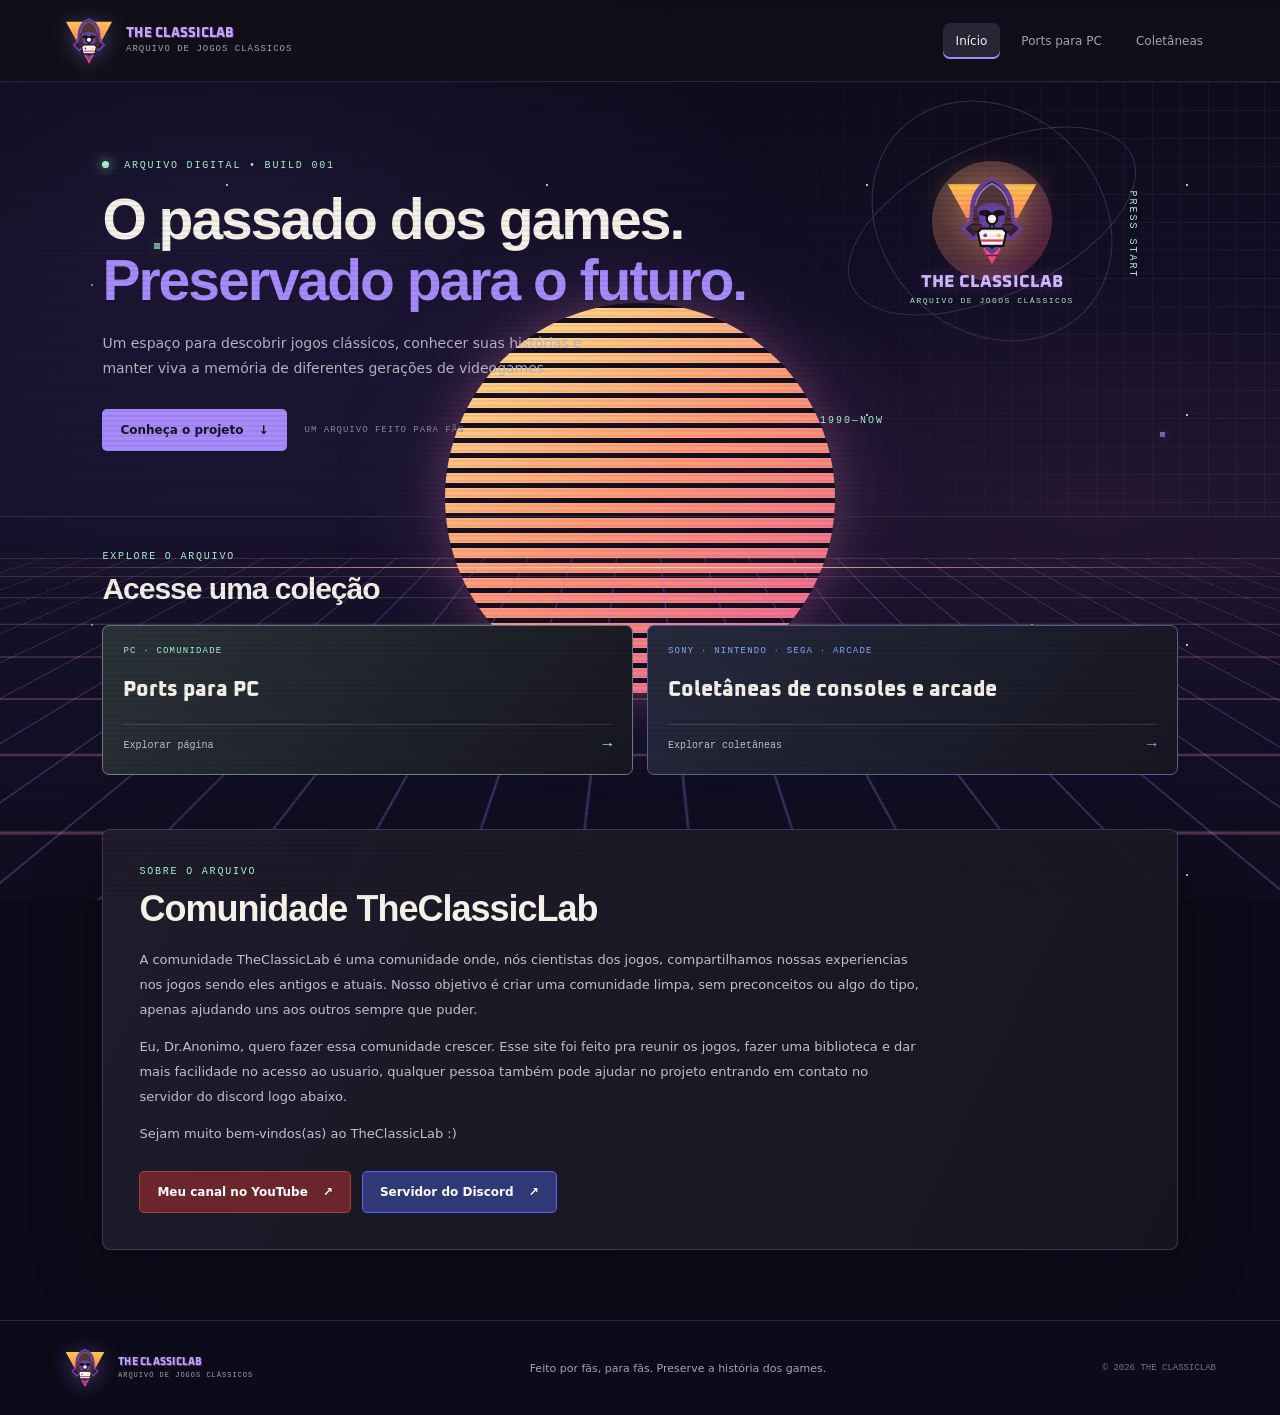
==== commit e997fc69: "Atualiza site do ClassicLab Co-authored-by: Copilot <223556219+Copilot@users.noreply.github.com>" ====
--- a/index.html
+++ b/index.html
@@ -6,13 +6,13 @@
   <meta name="theme-color" content="#111018">
   <meta name="description" content="Explore o The ClassicLab, um arquivo digital de jogos clássicos, ports para PC e coletâneas de consoles retrô.">
   <title>The ClassicLab — Início</title>
-  <link rel="canonical" href="https://fernandofangame.github.io/the-classiclab/">
+  <link rel="canonical" href="https://the-classiclab.pages.dev/">
   <meta property="og:type" content="website">
   <meta property="og:locale" content="pt_BR">
   <meta property="og:site_name" content="The ClassicLab">
   <meta property="og:title" content="The ClassicLab — Arquivo de jogos clássicos">
   <meta property="og:description" content="Explore jogos clássicos, ports para PC e coletâneas de consoles retrô.">
-  <meta property="og:url" content="https://fernandofangame.github.io/the-classiclab/">
+  <meta property="og:url" content="https://the-classiclab.pages.dev/">
   <meta name="twitter:card" content="summary">
   <link rel="preconnect" href="https://fonts.googleapis.com">
   <link rel="preconnect" href="https://fonts.gstatic.com" crossorigin>
@@ -39,7 +39,7 @@
     <nav class="main-nav" aria-label="Navegação principal">
       <a class="nav-link active" href="index.html" aria-current="page">Início</a>
       <a class="nav-link" href="ports.html">Ports para PC</a>
-      <span class="nav-link"  aria-disabled="true" aria-label="Coletâneas — indisponível">Coletâneas (Indisponível)</span>
+      <a class="nav-link" href="collections.html">Coletâneas</a>
     </nav>
   </header>
 
@@ -78,11 +78,11 @@
           <strong>Ports para PC</strong>
           <span class="shortcut-action">Explorar página <span aria-hidden="true">→</span></span>
         </a>
-        <div class="page-shortcut shortcut-collections is-unavailable" aria-disabled="true">
-          <span class="shortcut-label">SONY · NINTENDO · SNK · SEGA · ARCADE</span>
-          <strong>Consoles e arcade (Indisponível)</strong>
-          <span class="shortcut-action">Coletâneas indisponíveis</span>
-        </div>
+        <a class="page-shortcut shortcut-collections" href="collections.html">
+          <span class="shortcut-label">SONY · NINTENDO · SEGA · ARCADE</span>
+          <strong>Coletâneas de consoles e arcade</strong>
+          <span class="shortcut-action">Explorar coletâneas <span aria-hidden="true">→</span></span>
+        </a>
       </nav>
     </section>
 
--- a/styles.css
+++ b/styles.css
@@ -294,6 +294,9 @@
 .availability-notice .eyebrow { margin-bottom: 9px; }
 .availability-notice h2 { margin: 0 0 12px; font: 800 24px var(--display); }
 .availability-notice > p:not(.eyebrow) { color: #b9b3c6; font-size: 13px; line-height: 1.7; margin-bottom: 22px; }
+.availability-notice .download-button { margin-bottom: 18px; text-align: left; }
+.availability-notice .unavailable-port-missing { color: #aaa4b8; font-size: 12px; }
+.availability-notice .unavailable-base-game { margin-bottom: 22px; }
 .availability-notice .button { min-width: 110px; }
 .detail-cover { min-height: 190px; display: grid; place-items: center; position: relative; overflow: hidden; background: linear-gradient(130deg,var(--card-a,#40315d),var(--card-b,#1e243b)); }
 .detail-cover:after { content: ""; position: absolute; width: 220px; height: 220px; border: 1px solid #ffffff40; border-radius: 50%; }
@@ -386,6 +389,20 @@
 .cover-fallback strong { font: 900 clamp(12px,2.5vw,19px)/1.2 var(--display); text-transform: uppercase; text-shadow: 2px 2px #0006; overflow-wrap: anywhere; }
 .cover-fallback small { font: 8px var(--mono); letter-spacing: 1px; }
 .cover-fallback p { font-size: 9px; line-height: 1.55; text-align: left; overflow: hidden; display: -webkit-box; -webkit-line-clamp: 8; -webkit-box-orient: vertical; }
+.cover-back-design { position: absolute; inset: 0; display: flex; flex-direction: column; gap: 10px; overflow: hidden; padding: 12px; color: #f8f6ff; background: radial-gradient(ellipse at 90% 30%, color-mix(in srgb,var(--card-a) 70%,transparent), transparent 58%),linear-gradient(155deg,color-mix(in srgb,var(--card-b) 95%,#090811),#11101a 76%); }
+.cover-back-design::before { content: ""; position: absolute; inset: 7px; border: 1px solid color-mix(in srgb,var(--card-a) 60%,#ffffff24); pointer-events: none; }
+.cover-back-header,.cover-back-copy,.cover-back-meta,.cover-back-footer { position: relative; z-index: 1; }
+.cover-back-header { display: flex; justify-content: space-between; gap: 6px; padding-bottom: 7px; border-bottom: 1px solid #ffffff35; color: #e5dcf4; font: 6px var(--mono); letter-spacing: .55px; }
+.cover-back-emblem { position: absolute; top: 44px; right: 12px; color: var(--card-a); font: 900 68px/.9 var(--mono); opacity: .2; text-shadow: 0 0 24px var(--card-a); }
+.cover-back-copy { margin-top: auto; }
+.cover-back-copy > span,.cover-back-meta small { display: block; color: #c4b5de; font: 6px var(--mono); letter-spacing: .8px; }
+.cover-back-copy > strong { display: block; max-width: 90%; margin: 6px 0 8px; font: 900 clamp(12px,2.35vw,17px)/1.12 var(--display); text-transform: uppercase; overflow-wrap: anywhere; }
+.cover-back-copy > p { display: -webkit-box; overflow: hidden; margin: 0; color: #d3cfdb; font-size: 8px; line-height: 1.55; -webkit-box-orient: vertical; -webkit-line-clamp: 6; }
+.cover-back-meta { display: grid; grid-template-columns: 1fr 1fr; gap: 7px 5px; padding: 8px 0; border-top: 1px solid #ffffff30; border-bottom: 1px solid #ffffff30; }
+.cover-back-meta > div { min-width: 0; }
+.cover-back-meta strong { display: block; overflow: hidden; margin-top: 3px; color: #fff; font: 700 7px/1.3 var(--mono); text-overflow: ellipsis; white-space: nowrap; }
+.cover-back-footer { display: flex; align-items: end; justify-content: space-between; gap: 5px; margin-top: auto; color: #c4b5de; font: 5px var(--mono); letter-spacing: .4px; }
+.cover-back-bars { width: 48px; height: 20px; border-left: 2px solid #fff; border-right: 2px solid #fff; background: repeating-linear-gradient(90deg,#ffffff 0 1px,transparent 1px 3px,#ffffff 3px 5px,transparent 5px 7px); opacity: .72; }
 .detail-title-block { text-align: center; }
 .detail-title-block .eyebrow { margin-bottom: 9px; }
 .detail-main { padding: 25px clamp(18px,4vw,32px) 30px; }
